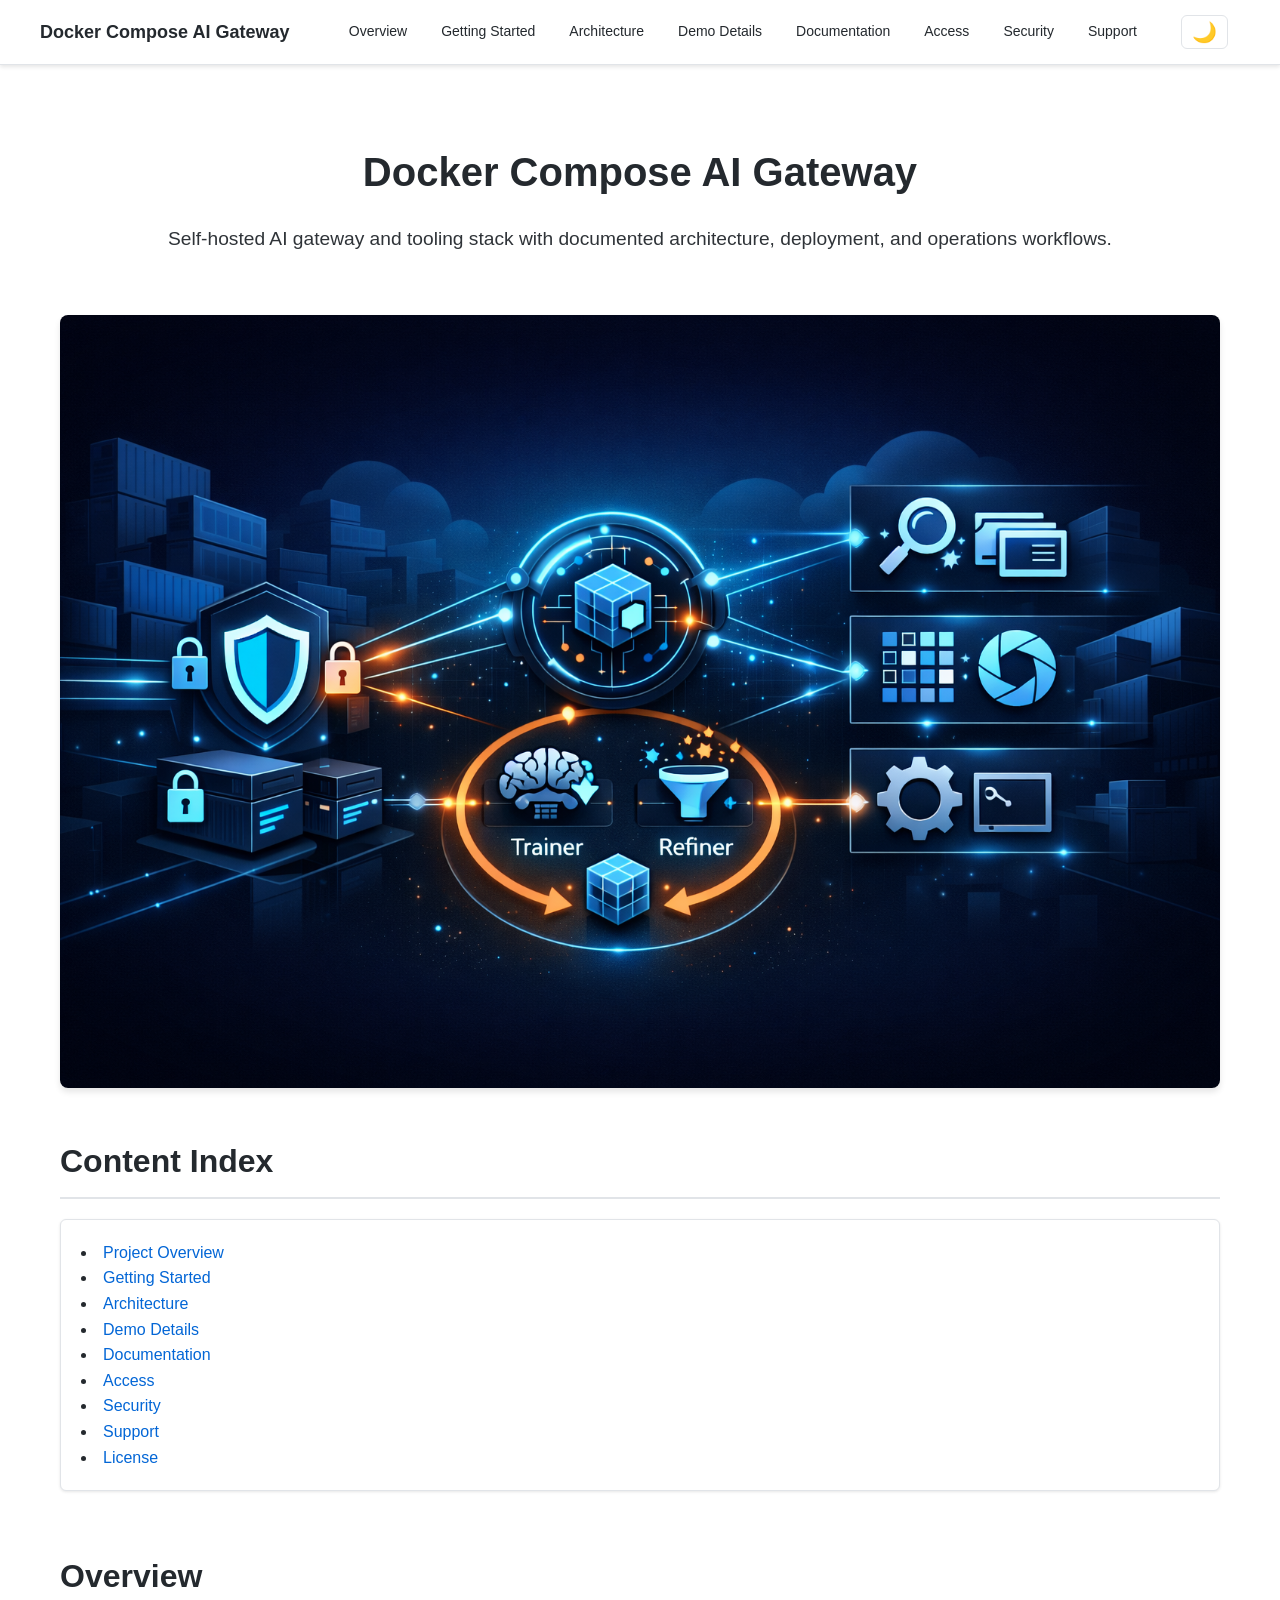
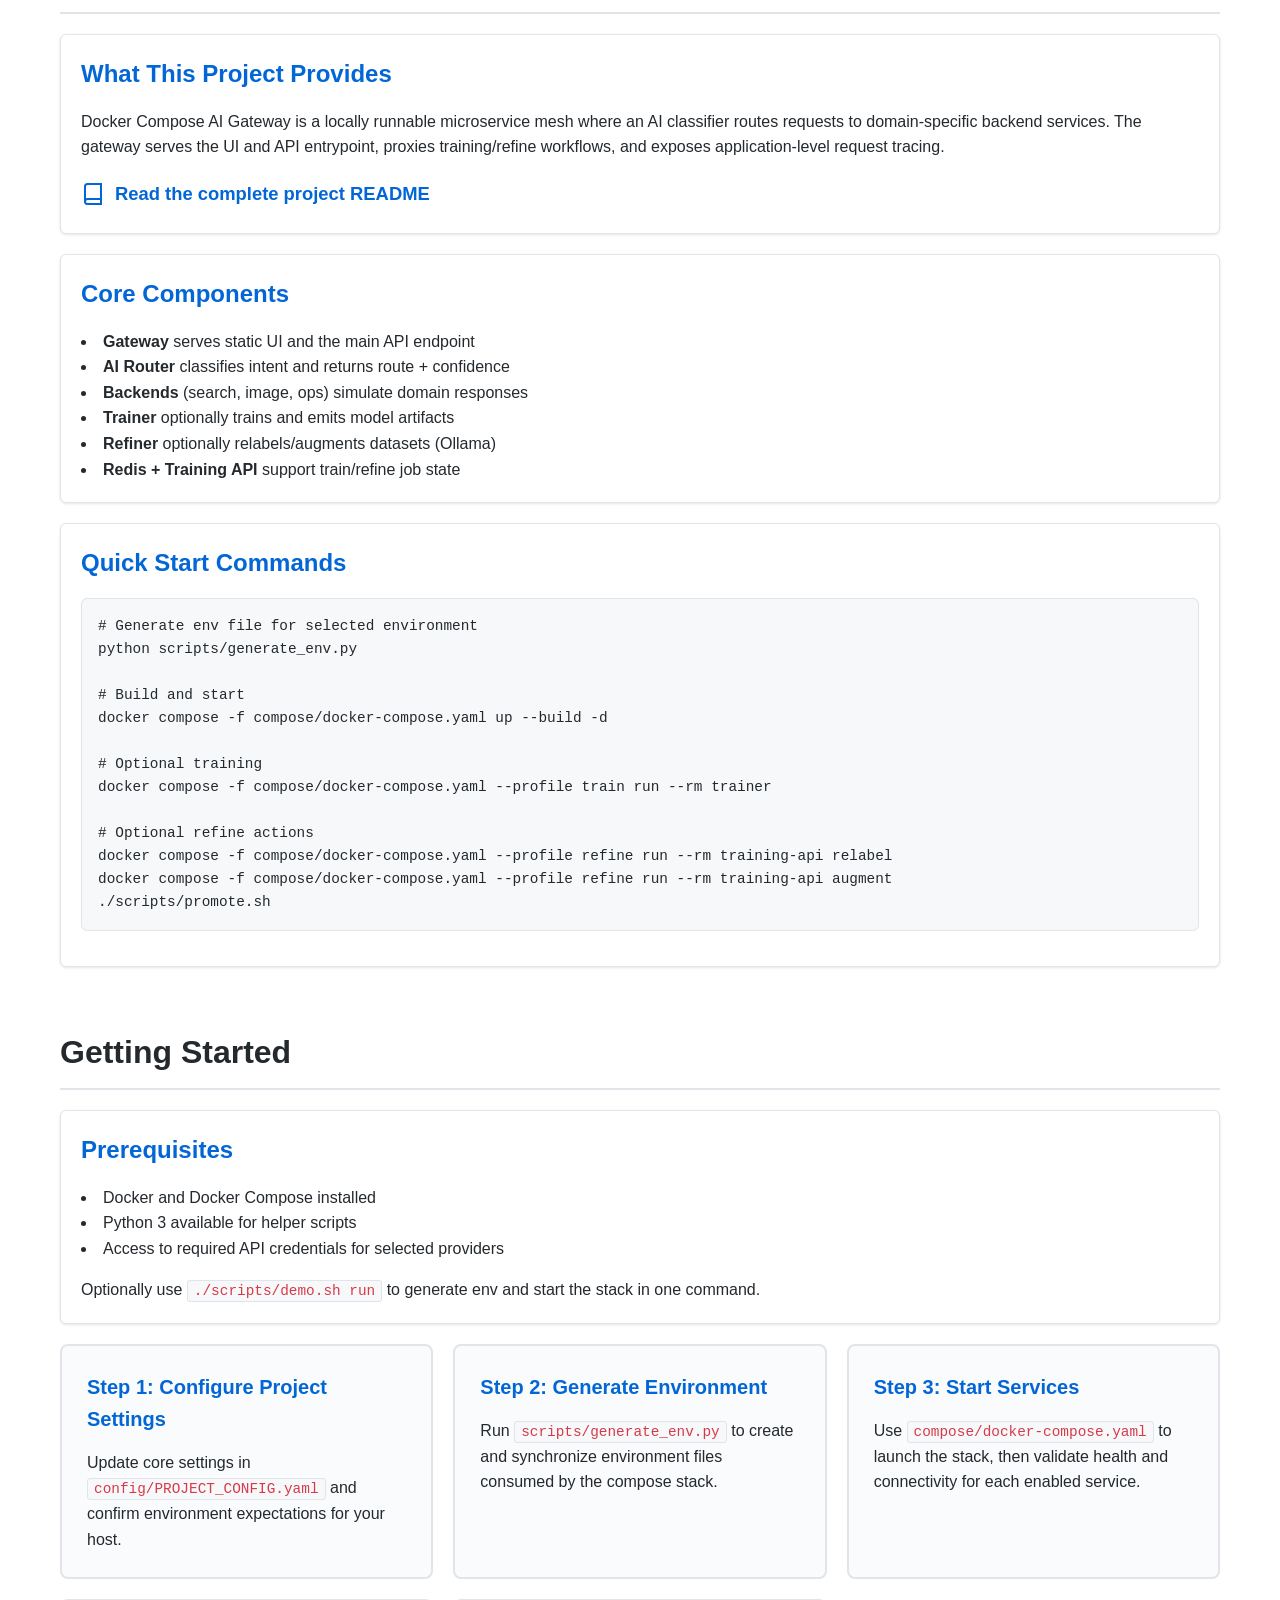
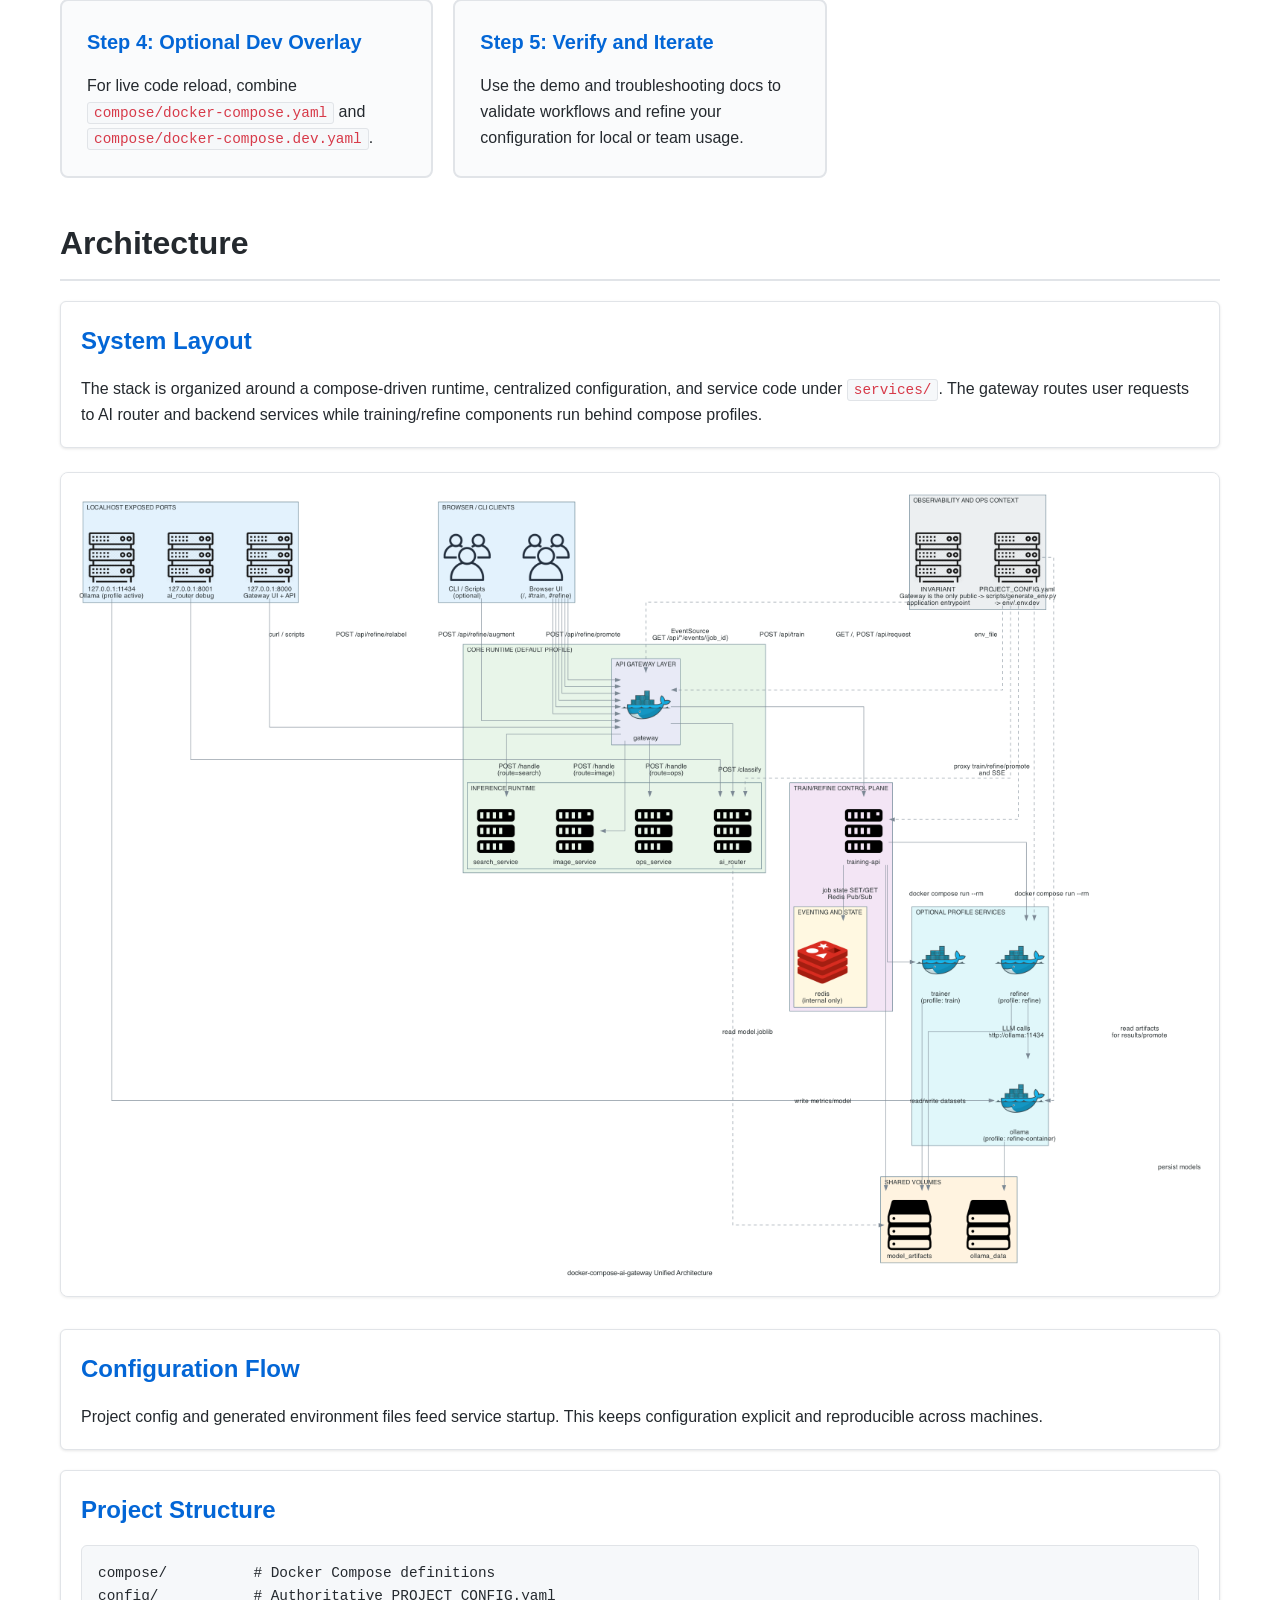
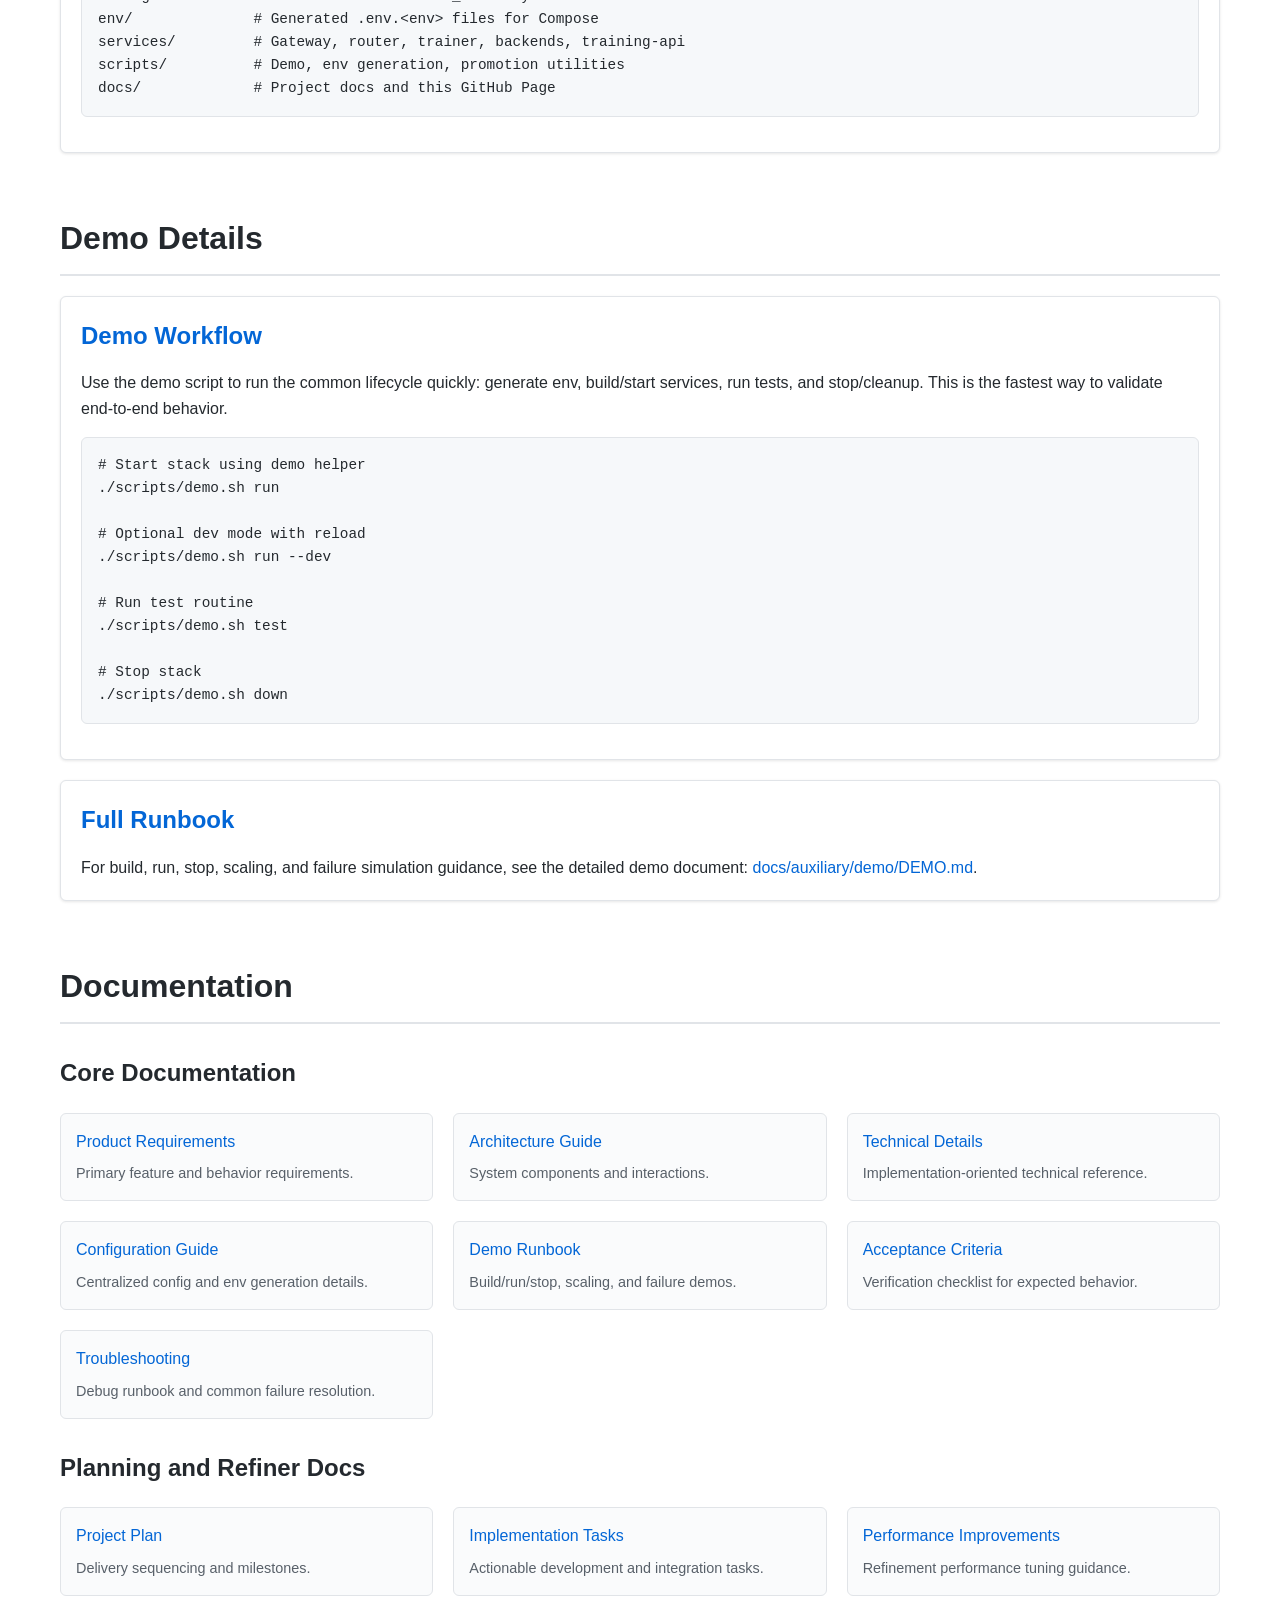
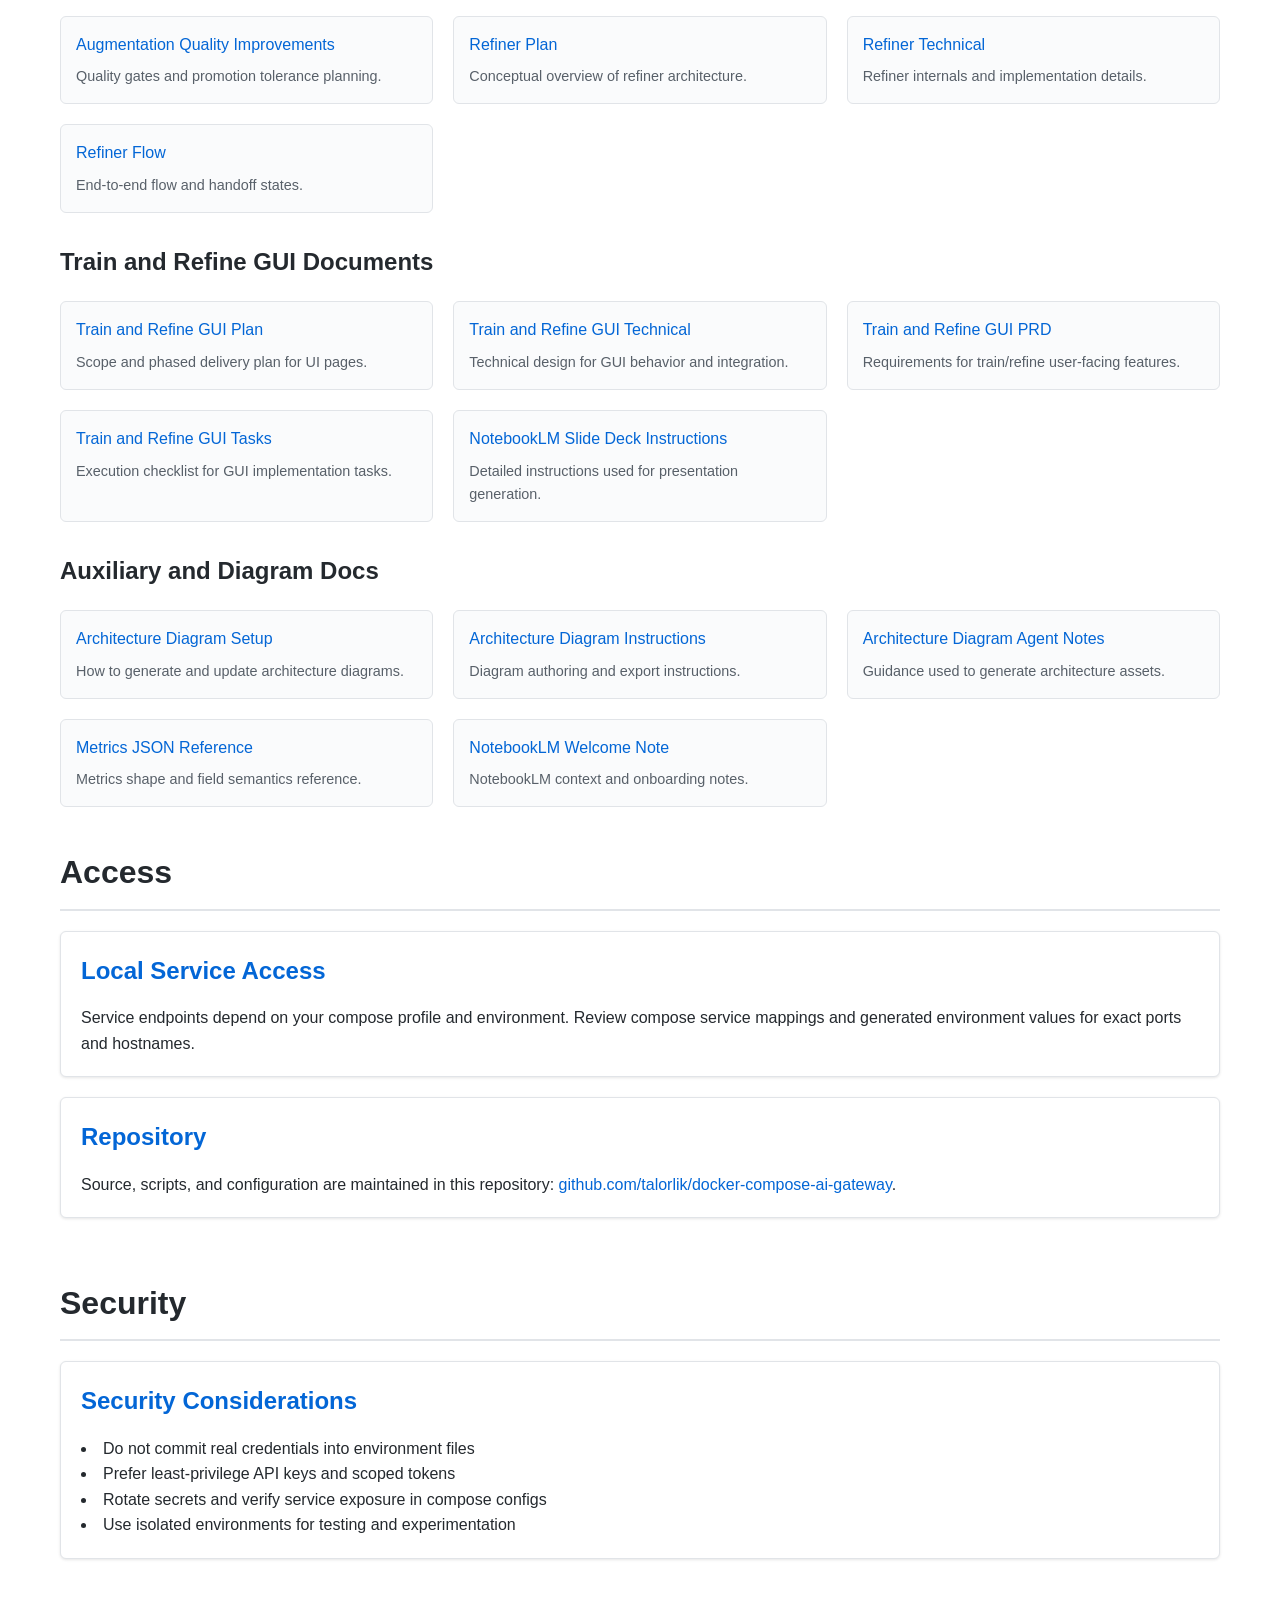
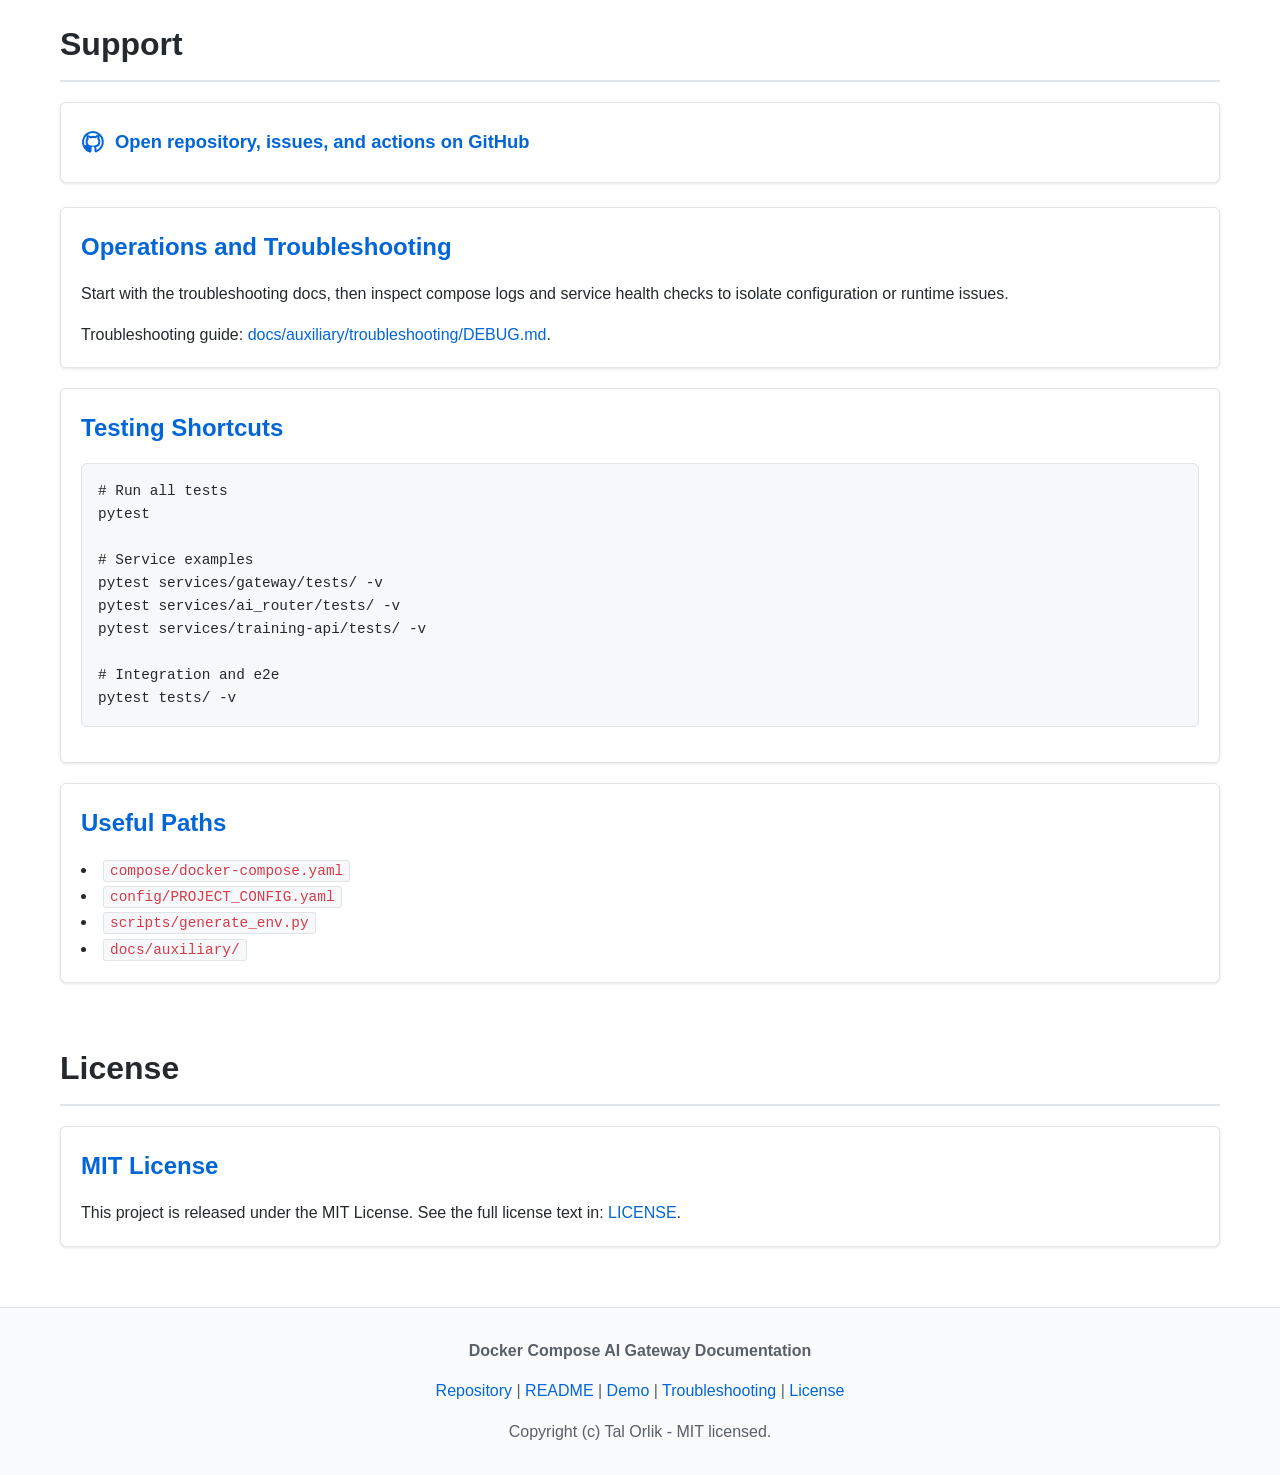
==== docs/index.html @ 4293f80a "Added GitHub Page. Added repomix. Added AI generated architecture diagrams." ====
<!DOCTYPE html>
<html lang="en">
<head>
    <meta charset="UTF-8">
    <meta name="viewport" content="width=device-width, initial-scale=1.0">
    <title>Docker Compose AI Gateway - Documentation</title>
    <meta name="description" content="Documentation for Docker Compose AI Gateway, including setup, architecture, configuration, and operations guidance.">
    <link rel="canonical" href="https://github.com/talorlik/docker-compose-ai-gateway/blob/main/docs/index.html">
    <meta property="og:type" content="website">
    <meta property="og:title" content="Docker Compose AI Gateway - Documentation">
    <meta property="og:description" content="Local AI microservice mesh with gateway routing, train/refine workflows, and project documentation.">
    <meta property="og:url" content="https://github.com/talorlik/docker-compose-ai-gateway/blob/main/docs/index.html">
    <meta property="og:image" content="https://github.com/talorlik/docker-compose-ai-gateway/raw/main/docs/header_banner.png">
    <meta property="og:locale" content="en">
    <meta name="twitter:card" content="summary_large_image">
    <meta name="twitter:title" content="Docker Compose AI Gateway - Documentation">
    <meta name="twitter:description" content="Local AI microservice mesh with gateway routing and train/refine operations.">
    <meta name="twitter:image" content="https://github.com/talorlik/docker-compose-ai-gateway/raw/main/docs/header_banner.png">
    <link rel="icon" type="image/x-icon" href="favicon.ico">
    <link id="theme-stylesheet" rel="stylesheet" href="light-theme.css">
</head>
<body>
    <a href="#main-content" class="skip-link">Skip to main content</a>

    <nav class="navbar">
        <div class="nav-container">
            <a href="#hero" class="nav-logo">Docker Compose AI Gateway</a>
            <button class="mobile-menu-toggle" id="mobileMenuToggle" aria-label="Toggle navigation menu">☰</button>
            <ul class="nav-menu" id="navMenu">
                <li><a href="#overview">Overview</a></li>
                <li><a href="#getting-started">Getting Started</a></li>
                <li><a href="#architecture">Architecture</a></li>
                <li><a href="#demo-details">Demo Details</a></li>
                <li><a href="#documentation">Documentation</a></li>
                <li><a href="#access">Access</a></li>
                <li><a href="#security">Security</a></li>
                <li><a href="#support">Support</a></li>
                <li>
                    <button id="themeToggle" class="theme-toggle" aria-label="Toggle theme" title="Toggle theme">
                        <span id="sunIcon" class="icon hidden">☀️</span>
                        <span id="moonIcon" class="icon">🌙</span>
                    </button>
                </li>
            </ul>
        </div>
    </nav>

    <main id="main-content">
        <section id="hero" class="hero">
            <div class="hero-content">
                <h1>Docker Compose AI Gateway</h1>
                <p>Self-hosted AI gateway and tooling stack with documented architecture, deployment, and operations workflows.</p>
                <img src="header_banner.png" alt="Docker Compose AI Gateway architecture banner" class="hero-banner">
            </div>
        </section>

        <section id="content-index">
            <h2>Content Index</h2>
            <div class="card">
                <ul>
                    <li><a href="#overview">Project Overview</a></li>
                    <li><a href="#getting-started">Getting Started</a></li>
                    <li><a href="#architecture">Architecture</a></li>
                    <li><a href="#demo-details">Demo Details</a></li>
                    <li><a href="#documentation">Documentation</a></li>
                    <li><a href="#access">Access</a></li>
                    <li><a href="#security">Security</a></li>
                    <li><a href="#support">Support</a></li>
                    <li><a href="#license">License</a></li>
                </ul>
            </div>
        </section>

        <section id="overview">
            <h2>Overview</h2>
            <div class="card">
                <h3>What This Project Provides</h3>
                <p>
                    Docker Compose AI Gateway is a locally runnable microservice mesh where
                    an AI classifier routes requests to domain-specific backend services.
                    The gateway serves the UI and API entrypoint, proxies training/refine
                    workflows, and exposes application-level request tracing.
                </p>
                <p class="ask-docs-inline">
                    <a href="https://github.com/talorlik/docker-compose-ai-gateway/blob/main/README.md" target="_blank" rel="noopener noreferrer" class="ask-docs-link">
                        <span class="ask-docs-icon" aria-hidden="true">
                            <svg viewBox="0 0 24 24" fill="none" stroke="currentColor" stroke-width="2">
                                <path d="M4 19.5A2.5 2.5 0 0 1 6.5 17H20"></path>
                                <path d="M6.5 2H20v20H6.5A2.5 2.5 0 0 1 4 19.5v-15A2.5 2.5 0 0 1 6.5 2z"></path>
                            </svg>
                        </span>
                        Read the complete project README
                    </a>
                </p>
            </div>

            <div class="card">
                <h3>Core Components</h3>
                <ul>
                    <li><strong>Gateway</strong> serves static UI and the main API endpoint</li>
                    <li><strong>AI Router</strong> classifies intent and returns route + confidence</li>
                    <li><strong>Backends</strong> (search, image, ops) simulate domain responses</li>
                    <li><strong>Trainer</strong> optionally trains and emits model artifacts</li>
                    <li><strong>Refiner</strong> optionally relabels/augments datasets (Ollama)</li>
                    <li><strong>Redis + Training API</strong> support train/refine job state</li>
                </ul>
            </div>

            <div class="card">
                <h3>Quick Start Commands</h3>
                <pre><code># Generate env file for selected environment
python scripts/generate_env.py

# Build and start
docker compose -f compose/docker-compose.yaml up --build -d

# Optional training
docker compose -f compose/docker-compose.yaml --profile train run --rm trainer

# Optional refine actions
docker compose -f compose/docker-compose.yaml --profile refine run --rm training-api relabel
docker compose -f compose/docker-compose.yaml --profile refine run --rm training-api augment
./scripts/promote.sh</code></pre>
            </div>
        </section>

        <section id="getting-started">
            <h2>Getting Started</h2>
            <div class="card">
                <h3>Prerequisites</h3>
                <ul>
                    <li>Docker and Docker Compose installed</li>
                    <li>Python 3 available for helper scripts</li>
                    <li>Access to required API credentials for selected providers</li>
                </ul>
                <p>
                    Optionally use <code>./scripts/demo.sh run</code> to generate env and
                    start the stack in one command.
                </p>
            </div>

            <div class="deployment-options">
                <div class="deployment-card">
                    <h4>Step 1: Configure Project Settings</h4>
                    <p>
                        Update core settings in <code>config/PROJECT_CONFIG.yaml</code>
                        and confirm environment expectations for your host.
                    </p>
                </div>
                <div class="deployment-card">
                    <h4>Step 2: Generate Environment</h4>
                    <p>
                        Run <code>scripts/generate_env.py</code> to create and synchronize
                        environment files consumed by the compose stack.
                    </p>
                </div>
                <div class="deployment-card">
                    <h4>Step 3: Start Services</h4>
                    <p>
                        Use <code>compose/docker-compose.yaml</code> to launch the stack,
                        then validate health and connectivity for each enabled service.
                    </p>
                </div>
                <div class="deployment-card">
                    <h4>Step 4: Optional Dev Overlay</h4>
                    <p>
                        For live code reload, combine
                        <code>compose/docker-compose.yaml</code> and
                        <code>compose/docker-compose.dev.yaml</code>.
                    </p>
                </div>
                <div class="deployment-card">
                    <h4>Step 5: Verify and Iterate</h4>
                    <p>
                        Use the demo and troubleshooting docs to validate workflows and
                        refine your configuration for local or team usage.
                    </p>
                </div>
            </div>
        </section>

        <section id="architecture">
            <h2>Architecture</h2>
            <div class="card">
                <h3>System Layout</h3>
                <p>
                    The stack is organized around a compose-driven runtime, centralized
                    configuration, and service code under <code>services/</code>. The
                    gateway routes user requests to AI router and backend services while
                    training/refine components run behind compose profiles.
                </p>
            </div>
            <figure class="architecture-diagram-wrapper" aria-label="Project architecture diagram">
                <img src="architecture-diagrams/diagrams/docker_compose_ai_gateway_unified.png" alt="Project architecture diagram" class="architecture-diagram">
            </figure>
            <div class="card">
                <h3>Configuration Flow</h3>
                <p>
                    Project config and generated environment files feed service startup.
                    This keeps configuration explicit and reproducible across machines.
                </p>
            </div>
            <div class="card">
                <h3>Project Structure</h3>
                <pre><code>compose/          # Docker Compose definitions
config/           # Authoritative PROJECT_CONFIG.yaml
env/              # Generated .env.&lt;env&gt; files for Compose
services/         # Gateway, router, trainer, backends, training-api
scripts/          # Demo, env generation, promotion utilities
docs/             # Project docs and this GitHub Page</code></pre>
            </div>
        </section>

        <section id="demo-details">
            <h2>Demo Details</h2>
            <div class="card">
                <h3>Demo Workflow</h3>
                <p>
                    Use the demo script to run the common lifecycle quickly:
                    generate env, build/start services, run tests, and stop/cleanup.
                    This is the fastest way to validate end-to-end behavior.
                </p>
                <pre><code># Start stack using demo helper
./scripts/demo.sh run

# Optional dev mode with reload
./scripts/demo.sh run --dev

# Run test routine
./scripts/demo.sh test

# Stop stack
./scripts/demo.sh down</code></pre>
            </div>
            <div class="card">
                <h3>Full Runbook</h3>
                <p>
                    For build, run, stop, scaling, and failure simulation guidance,
                    see the detailed demo document:
                    <a href="https://github.com/talorlik/docker-compose-ai-gateway/blob/main/docs/auxiliary/demo/DEMO.md">docs/auxiliary/demo/DEMO.md</a>.
                </p>
            </div>
        </section>

        <section id="documentation">
            <h2>Documentation</h2>
            <h3>Core Documentation</h3>
            <div class="doc-grid">
                <div class="doc-item">
                    <a href="https://github.com/talorlik/docker-compose-ai-gateway/blob/main/docs/auxiliary/requirements/PRD.md">Product Requirements</a>
                    <p>Primary feature and behavior requirements.</p>
                </div>
                <div class="doc-item">
                    <a href="https://github.com/talorlik/docker-compose-ai-gateway/blob/main/docs/auxiliary/architecture/ARCHITECTURE.md">Architecture Guide</a>
                    <p>System components and interactions.</p>
                </div>
                <div class="doc-item">
                    <a href="https://github.com/talorlik/docker-compose-ai-gateway/blob/main/docs/auxiliary/architecture/TECHNICAL.md">Technical Details</a>
                    <p>Implementation-oriented technical reference.</p>
                </div>
                <div class="doc-item">
                    <a href="https://github.com/talorlik/docker-compose-ai-gateway/blob/main/docs/auxiliary/architecture/CONFIGURATION.md">Configuration Guide</a>
                    <p>Centralized config and env generation details.</p>
                </div>
                <div class="doc-item">
                    <a href="https://github.com/talorlik/docker-compose-ai-gateway/blob/main/docs/auxiliary/demo/DEMO.md">Demo Runbook</a>
                    <p>Build/run/stop, scaling, and failure demos.</p>
                </div>
                <div class="doc-item">
                    <a href="https://github.com/talorlik/docker-compose-ai-gateway/blob/main/docs/auxiliary/requirements/ACCEPTANCE.md">Acceptance Criteria</a>
                    <p>Verification checklist for expected behavior.</p>
                </div>
                <div class="doc-item">
                    <a href="https://github.com/talorlik/docker-compose-ai-gateway/blob/main/docs/auxiliary/troubleshooting/DEBUG.md">Troubleshooting</a>
                    <p>Debug runbook and common failure resolution.</p>
                </div>
            </div>

            <h3>Planning and Refiner Docs</h3>
            <div class="doc-grid">
                <div class="doc-item">
                    <a href="https://github.com/talorlik/docker-compose-ai-gateway/blob/main/docs/auxiliary/planning/PROJECT_PLAN.md">Project Plan</a>
                    <p>Delivery sequencing and milestones.</p>
                </div>
                <div class="doc-item">
                    <a href="https://github.com/talorlik/docker-compose-ai-gateway/blob/main/docs/auxiliary/planning/TASKS.md">Implementation Tasks</a>
                    <p>Actionable development and integration tasks.</p>
                </div>
                <div class="doc-item">
                    <a href="https://github.com/talorlik/docker-compose-ai-gateway/blob/main/docs/auxiliary/planning/PERFORMANCE_IMPROVEMENTS.md">Performance Improvements</a>
                    <p>Refinement performance tuning guidance.</p>
                </div>
                <div class="doc-item">
                    <a href="https://github.com/talorlik/docker-compose-ai-gateway/blob/main/docs/auxiliary/planning/AUGMENTATION_QUALITY_IMPROVEMENTS.md">Augmentation Quality Improvements</a>
                    <p>Quality gates and promotion tolerance planning.</p>
                </div>
                <div class="doc-item">
                    <a href="https://github.com/talorlik/docker-compose-ai-gateway/blob/main/docs/auxiliary/refiner/REFINER_PLAN.md">Refiner Plan</a>
                    <p>Conceptual overview of refiner architecture.</p>
                </div>
                <div class="doc-item">
                    <a href="https://github.com/talorlik/docker-compose-ai-gateway/blob/main/docs/auxiliary/refiner/REFINER_TECHNICAL.md">Refiner Technical</a>
                    <p>Refiner internals and implementation details.</p>
                </div>
                <div class="doc-item">
                    <a href="https://github.com/talorlik/docker-compose-ai-gateway/blob/main/docs/auxiliary/refiner/REFINER_FLOW.md">Refiner Flow</a>
                    <p>End-to-end flow and handoff states.</p>
                </div>
            </div>

            <h3>Train and Refine GUI Documents</h3>
            <div class="doc-grid">
                <div class="doc-item">
                    <a href="https://github.com/talorlik/docker-compose-ai-gateway/blob/main/docs/auxiliary/planning/TRAIN_AND_REFINE_GUI_PAGES_PLAN.md">Train and Refine GUI Plan</a>
                    <p>Scope and phased delivery plan for UI pages.</p>
                </div>
                <div class="doc-item">
                    <a href="https://github.com/talorlik/docker-compose-ai-gateway/blob/main/docs/auxiliary/architecture/TRAIN_AND_REFINE_GUI_PAGES_TECH.md">Train and Refine GUI Technical</a>
                    <p>Technical design for GUI behavior and integration.</p>
                </div>
                <div class="doc-item">
                    <a href="https://github.com/talorlik/docker-compose-ai-gateway/blob/main/docs/auxiliary/requirements/TRAIN_AND_REFINE_GUI_PAGES_PRD.md">Train and Refine GUI PRD</a>
                    <p>Requirements for train/refine user-facing features.</p>
                </div>
                <div class="doc-item">
                    <a href="https://github.com/talorlik/docker-compose-ai-gateway/blob/main/docs/auxiliary/planning/TRAIN_AND_REFINE_GUI_PAGES_TASKS.md">Train and Refine GUI Tasks</a>
                    <p>Execution checklist for GUI implementation tasks.</p>
                </div>
                <div class="doc-item">
                    <a href="https://github.com/talorlik/docker-compose-ai-gateway/blob/main/docs/NotebookLM/SLIDE_DECK_DETAILED_INSTRUCTIONS.md">NotebookLM Slide Deck Instructions</a>
                    <p>Detailed instructions used for presentation generation.</p>
                </div>
            </div>

            <h3>Auxiliary and Diagram Docs</h3>
            <div class="doc-grid">
                <div class="doc-item">
                    <a href="https://github.com/talorlik/docker-compose-ai-gateway/blob/main/docs/architecture-diagrams/SETUP.md">Architecture Diagram Setup</a>
                    <p>How to generate and update architecture diagrams.</p>
                </div>
                <div class="doc-item">
                    <a href="https://github.com/talorlik/docker-compose-ai-gateway/blob/main/docs/architecture-diagrams/INSTRUCTIONS.md">Architecture Diagram Instructions</a>
                    <p>Diagram authoring and export instructions.</p>
                </div>
                <div class="doc-item">
                    <a href="https://github.com/talorlik/docker-compose-ai-gateway/blob/main/docs/architecture-diagrams/AGENT.md">Architecture Diagram Agent Notes</a>
                    <p>Guidance used to generate architecture assets.</p>
                </div>
                <div class="doc-item">
                    <a href="https://github.com/talorlik/docker-compose-ai-gateway/blob/main/docs/auxiliary/reference/METRICS_JSON.md">Metrics JSON Reference</a>
                    <p>Metrics shape and field semantics reference.</p>
                </div>
                <div class="doc-item">
                    <a href="https://github.com/talorlik/docker-compose-ai-gateway/blob/main/docs/NotebookLM/WELCOME_NOTE.md">NotebookLM Welcome Note</a>
                    <p>NotebookLM context and onboarding notes.</p>
                </div>
            </div>
        </section>

        <section id="access">
            <h2>Access</h2>
            <div class="card">
                <h3>Local Service Access</h3>
                <p>
                    Service endpoints depend on your compose profile and environment.
                    Review compose service mappings and generated environment values for
                    exact ports and hostnames.
                </p>
            </div>
            <div class="card">
                <h3>Repository</h3>
                <p>
                    Source, scripts, and configuration are maintained in this repository:
                    <a href="https://github.com/talorlik/docker-compose-ai-gateway" target="_blank" rel="noopener noreferrer" aria-label="Open GitHub repository">github.com/talorlik/docker-compose-ai-gateway</a>.
                </p>
            </div>
        </section>

        <section id="security">
            <h2>Security</h2>
            <div class="card">
                <h3>Security Considerations</h3>
                <ul>
                    <li>Do not commit real credentials into environment files</li>
                    <li>Prefer least-privilege API keys and scoped tokens</li>
                    <li>Rotate secrets and verify service exposure in compose configs</li>
                    <li>Use isolated environments for testing and experimentation</li>
                </ul>
            </div>
        </section>

        <section id="support">
            <h2>Support</h2>
            <div class="card ask-docs-card">
                <a href="https://github.com/talorlik/docker-compose-ai-gateway" target="_blank" rel="noopener noreferrer" class="ask-docs-link">
                    <span class="ask-docs-icon" aria-hidden="true">
                        <svg viewBox="0 0 24 24" fill="none" stroke="currentColor" stroke-width="2">
                            <path d="M12 2a10 10 0 0 0-3.16 19.5c.5.09.68-.22.68-.48v-1.7c-2.78.6-3.37-1.2-3.37-1.2-.45-1.14-1.1-1.44-1.1-1.44-.9-.62.07-.61.07-.61 1 .07 1.53 1.03 1.53 1.03.88 1.51 2.3 1.08 2.86.83.09-.65.34-1.09.62-1.34-2.22-.25-4.56-1.11-4.56-4.95 0-1.09.39-1.98 1.03-2.68-.1-.25-.45-1.27.1-2.65 0 0 .84-.27 2.75 1.02A9.54 9.54 0 0 1 12 6.84a9.5 9.5 0 0 1 2.5.34c1.9-1.29 2.74-1.02 2.74-1.02.56 1.38.21 2.4.11 2.65.64.7 1.03 1.6 1.03 2.68 0 3.85-2.34 4.69-4.57 4.94.35.3.66.9.66 1.82v2.7c0 .27.18.58.69.48A10 10 0 0 0 12 2z"></path>
                        </svg>
                    </span>
                    Open repository, issues, and actions on GitHub
                </a>
            </div>
            <div class="card">
                <h3>Operations and Troubleshooting</h3>
                <p>
                    Start with the troubleshooting docs, then inspect compose logs and
                    service health checks to isolate configuration or runtime issues.
                </p>
                <p>
                    Troubleshooting guide:
                    <a href="https://github.com/talorlik/docker-compose-ai-gateway/blob/main/docs/auxiliary/troubleshooting/DEBUG.md">docs/auxiliary/troubleshooting/DEBUG.md</a>.
                </p>
            </div>
            <div class="card">
                <h3>Testing Shortcuts</h3>
                <pre><code># Run all tests
pytest

# Service examples
pytest services/gateway/tests/ -v
pytest services/ai_router/tests/ -v
pytest services/training-api/tests/ -v

# Integration and e2e
pytest tests/ -v</code></pre>
            </div>
            <div class="card">
                <h3>Useful Paths</h3>
                <ul>
                    <li><code>compose/docker-compose.yaml</code></li>
                    <li><code>config/PROJECT_CONFIG.yaml</code></li>
                    <li><code>scripts/generate_env.py</code></li>
                    <li><code>docs/auxiliary/</code></li>
                </ul>
            </div>
        </section>

        <section id="license">
            <h2>License</h2>
            <div class="card">
                <h3>MIT License</h3>
                <p>
                    This project is released under the MIT License. See the full license
                    text in:
                    <a href="https://github.com/talorlik/docker-compose-ai-gateway/blob/main/LICENSE">LICENSE</a>.
                </p>
            </div>
        </section>
    </main>

    <footer>
        <p><strong>Docker Compose AI Gateway Documentation</strong></p>
        <p>
            <a href="https://github.com/talorlik/docker-compose-ai-gateway" target="_blank" rel="noopener noreferrer">Repository</a>
            |
            <a href="https://github.com/talorlik/docker-compose-ai-gateway/blob/main/README.md" target="_blank" rel="noopener noreferrer">README</a>
            |
            <a href="https://github.com/talorlik/docker-compose-ai-gateway/blob/main/docs/auxiliary/demo/DEMO.md" target="_blank" rel="noopener noreferrer">Demo</a>
            |
            <a href="https://github.com/talorlik/docker-compose-ai-gateway/blob/main/docs/auxiliary/troubleshooting/DEBUG.md" target="_blank" rel="noopener noreferrer">Troubleshooting</a>
            |
            <a href="https://github.com/talorlik/docker-compose-ai-gateway/blob/main/LICENSE" target="_blank" rel="noopener noreferrer">License</a>
        </p>
        <p>Copyright (c) Tal Orlik - MIT licensed.</p>
    </footer>

    <button id="scrollToTopButton" class="scroll-to-top" aria-label="Scroll to top" title="Scroll to top">
        <svg viewBox="0 0 24 24" fill="none" stroke="currentColor" stroke-width="2" aria-hidden="true">
            <path d="M18 15l-6-6-6 6"></path>
        </svg>
    </button>

    <script src="main.js"></script>
</body>
</html>
---- docs/light-theme.css ----
* {
    margin: 0;
    padding: 0;
    box-sizing: border-box;
}

:root {
    --primary-color: #0366d6;
    --primary-hover: #0256c2;
    --bg-color: #ffffff;
    --text-color: #24292e;
    --border-color: #e1e4e8;
    --code-bg: #f6f8fa;
    --nav-bg: #ffffff;
    --nav-shadow: rgba(0, 0, 0, 0.1);
    --section-bg: #fafbfc;
    --table-row-alt: #f6f8fa;
    --link-color: #0366d6;
}

body {
    font-family: -apple-system, BlinkMacSystemFont, "Segoe UI", Helvetica, Arial, sans-serif;
    line-height: 1.6;
    color: var(--text-color);
    background-color: var(--bg-color);
    padding-top: 80px; /* Account for sticky nav */
}

/* Skip to main content (accessibility) */
.skip-link {
    position: absolute;
    left: -9999px;
    z-index: 9999;
    padding: 0.75rem 1rem;
    background: var(--primary-color);
    color: #fff;
    text-decoration: none;
    font-weight: 600;
}
.skip-link:focus {
    left: 0;
    top: 0;
    position: fixed;
}

/* Sticky Navigation */
.navbar {
    position: fixed;
    top: 0;
    left: 0;
    right: 0;
    background-color: var(--nav-bg);
    border-bottom: 1px solid var(--border-color);
    box-shadow: 0 2px 4px var(--nav-shadow);
    z-index: 1000;
    padding: 5px 20px;
}

.nav-container {
    max-width: 1200px;
    margin: 0 auto;
    padding: 0;
    display: flex;
    justify-content: space-between;
    align-items: center;
}

.nav-logo {
    display: flex;
    align-items: center;
    font-size: 18px;
    font-weight: 600;
    color: var(--text-color);
    text-decoration: none;
    padding: 0;
    margin-right: 20px;
    white-space: nowrap;
}

.nav-menu {
    display: flex;
    list-style: none;
    gap: 10px;
    align-items: center;
    padding: 0;
}

.nav-menu li {
    display: flex;
    align-items: center;
    padding: 10px 12px;
}

.nav-menu a {
    display: flex;
    align-items: center;
    color: var(--text-color);
    text-decoration: none;
    font-size: 14px;
    transition: color 0.2s;
    border-bottom: 2px solid transparent;
    white-space: nowrap;
}

.nav-menu a:hover {
    color: var(--primary-color);
    border-bottom-color: var(--primary-color);
}

.nav-menu a.active {
    color: var(--primary-color);
    border-bottom-color: var(--primary-color);
}

.mobile-menu-toggle {
    display: none;
    background: none;
    border: none;
    font-size: 24px;
    cursor: pointer;
    padding: 10px;
    color: var(--text-color);
}

/* Theme Toggle Button */
.theme-toggle {
    background: none;
    border: 1px solid var(--border-color);
    border-radius: 6px;
    color: var(--text-color);
    cursor: pointer;
    font-size: 20px;
    padding: 4px 10px;
    margin-left: 10px;
    transition: all 0.2s;
    display: flex;
    align-items: center;
    justify-content: center;
}

.theme-toggle:hover {
    background-color: var(--section-bg);
    border-color: var(--primary-color);
    color: var(--primary-color);
}

.theme-toggle:focus {
    outline: 2px solid var(--primary-color);
    outline-offset: 2px;
}

.theme-toggle .icon {
    display: inline-block;
    transition: transform 0.3s;
}

.theme-toggle .icon.hidden {
    display: none;
}

/* Hero Section */
.hero {
    color: var(--text-color);
    padding: 60px 20px 0 20px;
    text-align: center;
}

.hero h1 {
    font-size: 2.5em;
    margin-bottom: 20px;
    font-weight: 600;
    color: var(--text-color);
}

/* Ensure all headings are properly sized */
h1 {
    font-size: 2.5em;
    font-weight: 600;
}

h2 {
    font-size: 2em;
    font-weight: 600;
}

h3 {
    font-size: 1.5em;
    font-weight: 600;
}

h4 {
    font-size: 1.25em;
    font-weight: 600;
}

h5 {
    font-size: 1.1em;
    font-weight: 600;
}

.hero p {
    font-size: 1.2em;
    margin-bottom: 30px;
    opacity: 0.95;
    color: var(--text-color);
}

.hero-content {
    max-width: 1200px;
    margin: 0 auto;
}

.hero-banner {
    max-width: 100%;
    height: auto;
    margin-top: 30px;
    border-radius: 8px;
    box-shadow: 0 4px 6px rgba(0, 0, 0, 0.1);
}

/* Architecture diagram (responsive, theme-aware) */
.architecture-diagram-wrapper {
    margin: 1.5rem 0 2rem 0;
    padding: 0;
    border-radius: 8px;
    overflow: hidden;
    border: 1px solid var(--border-color);
    background: var(--section-bg);
    box-shadow: 0 1px 3px rgba(0, 0, 0, 0.08);
}

.architecture-diagram {
    display: block;
    max-width: 100%;
    height: auto;
    width: 100%;
    object-fit: contain;
    vertical-align: middle;
}

/* Sections */
section {
    max-width: 1200px;
    margin: 0 auto;
    padding: 40px 20px 0 20px;
    scroll-margin-top: 100px; /* Account for sticky nav */
}

section:last-child {
    padding-bottom: 40px;
}

section h2 {
    font-size: 2em;
    font-weight: 600;
    margin-bottom: 20px;
    padding-bottom: 10px;
    border-bottom: 2px solid var(--border-color);
    color: var(--text-color);
}

section h3 {
    font-size: 1.5em;
    font-weight: 600;
    margin-top: 30px;
    margin-bottom: 15px;
    color: var(--text-color);
}

section h4 {
    font-size: 1.25em;
    font-weight: 600;
    margin-top: 20px;
    margin-bottom: 10px;
    color: var(--text-color);
}

section h5 {
    font-size: 1.1em;
    font-weight: 600;
    margin-top: 15px;
    margin-bottom: 8px;
    color: var(--text-color);
}

/* Cards */
.card {
    background: var(--bg-color);
    border: 1px solid var(--border-color);
    border-radius: 6px;
    padding: 20px;
    margin-bottom: 20px;
    box-shadow: 0 1px 3px rgba(0, 0, 0, 0.1);
}

.card h3 {
    margin-top: 0;
    color: var(--primary-color);
}

.card h4 {
    margin-top: 0;
    color: var(--primary-color);
}

.ask-docs-card {
    margin-bottom: 24px;
}

.ask-docs-inline {
    margin-top: 0.75em;
    margin-bottom: 0;
}

.ask-docs-link {
    display: inline-flex;
    align-items: center;
    gap: 10px;
    font-size: 1.15em;
    font-weight: 600;
    padding: 4px 0;
}

.ask-docs-link:hover {
    text-decoration: none;
    color: var(--primary-hover);
}

.ask-docs-icon {
    display: inline-flex;
    flex-shrink: 0;
}

.ask-docs-icon svg {
    width: 24px;
    height: 24px;
    color: var(--primary-color);
}

.ask-docs-link:hover .ask-docs-icon svg {
    color: var(--primary-hover);
}

/* Lists */
ul, ol {
    list-style-position: inside;
}

ul ul, ol ul {
    padding-left: 20px;
}

li p {
    padding-left: 20px;
    margin-top: 15px;
}

/* Links */
a {
    color: var(--link-color);
    text-decoration: none;
}

a:hover {
    text-decoration: underline;
}

/* Paragraphs */
p {
    margin-bottom: 15px;
}

#architecture p {
    margin-top: 15px;
}

#architecture p:first-child {
    margin-top: 0;
}

p:last-child {
    margin-bottom: 0;
}

.deployment-card p:last-child {
    margin-top: 15px;
}

#security p:last-child, #getting-started p:last-child {
    margin-top: 15px;
}

/* Code blocks */
code {
    background-color: var(--code-bg);
    padding: 2px 6px;
    border-radius: 3px;
    font-family: "SFMono-Regular", Consolas, "Liberation Mono", Menlo, monospace;
    font-size: 0.9em;
    color: #d73a49;
    border: 1px solid var(--border-color);
    font-weight: 500;
}

pre {
    background-color: var(--code-bg);
    padding: 16px;
    border-radius: 6px;
    overflow-x: auto;
    margin-bottom: 15px;
    border: 1px solid var(--border-color);
}

pre code {
    background: none;
    padding: 0;
    border: none;
    color: var(--text-color);
    font-weight: normal;
}

/* Tables */
table {
    width: 100%;
    border-collapse: collapse;
    margin-bottom: 20px;
}

table th, table td {
    padding: 12px;
    text-align: left;
    border: 1px solid var(--border-color);
}

table th {
    background-color: var(--primary-color);
    color: white;
    font-weight: 600;
}

table tbody tr:nth-child(even) {
    background-color: var(--table-row-alt);
}

/* Account split table (prerequisites) */
.account-split-table {
    margin: 0.5em 0;
}

.account-split-table th,
.account-split-table td {
    padding: 4px 8px;
}

.card-note {
    margin: 0.5em 0;
}

/* Deployment Options */
.deployment-options {
    display: grid;
    grid-template-columns: repeat(auto-fit, minmax(300px, 1fr));
    gap: 20px;
    margin-top: 20px;
}

.deployment-card {
    background: var(--section-bg);
    border: 2px solid var(--border-color);
    border-radius: 8px;
    padding: 25px;
}

.deployment-card h4 {
    margin-top: 0;
    color: var(--primary-color);
}

.deployment-card p {
    margin-top: 15px;
}

/* Documentation Grid */
.doc-grid {
    display: grid;
    grid-template-columns: repeat(auto-fill, minmax(280px, 1fr));
    gap: 20px;
    margin-top: 20px;
}

.doc-item {
    background: var(--section-bg);
    border: 1px solid var(--border-color);
    border-radius: 6px;
    padding: 15px;
    transition: transform 0.2s, box-shadow 0.2s;
}

.doc-item:hover {
    transform: translateY(-2px);
    box-shadow: 0 4px 8px rgba(0, 0, 0, 0.1);
}

.doc-item a {
    font-weight: 500;
    display: block;
    margin-bottom: 8px;
}

.doc-item p {
    font-size: 0.9em;
    color: #586069;
    margin: 0;
}

/* Badge */
.badge {
    display: inline-block;
    padding: 4px 8px;
    background-color: var(--primary-color);
    color: white;
    border-radius: 3px;
    font-size: 0.8em;
    font-weight: 600;
    margin-left: 8px;
}

/* Footer */
footer {
    background-color: var(--section-bg);
    border-top: 1px solid var(--border-color);
    padding: 30px 20px;
    text-align: center;
    color: #586069;
}

/* Responsive */
@media (max-width: 768px) {
    .mobile-menu-toggle {
        display: block;
    }

    .nav-menu {
        position: fixed;
        left: -100%;
        top: 60px;
        flex-direction: column;
        background-color: var(--nav-bg);
        width: 100%;
        text-align: center;
        transition: 0.3s;
        box-shadow: 0 10px 27px rgba(0, 0, 0, 0.05);
        padding: 20px 0;
        border-bottom: 1px solid var(--border-color);
    }

    .nav-menu.active {
        left: 0;
    }

    .nav-menu li {
        width: 100%;
    }

    .nav-menu a {
        padding: 15px;
        border-bottom: none;
        border-left: 3px solid transparent;
    }

            .nav-menu a:hover,
            .nav-menu a.active {
                border-left-color: var(--primary-color);
                border-bottom-color: transparent;
            }

            .theme-toggle {
                margin-left: 0;
                margin-top: 10px;
            }

            .hero h1 {
                font-size: 2em;
            }

    .hero p {
        font-size: 1em;
    }

    .deployment-options {
        grid-template-columns: 1fr;
    }

    .doc-grid {
        grid-template-columns: 1fr;
    }

    section h2 {
        font-size: 1.5em;
    }

    section h3 {
        font-size: 1.3em;
    }

    section h4 {
        font-size: 1.15em;
    }

    section h5 {
        font-size: 1.05em;
    }
}

/* Smooth scroll */
html {
    scroll-behavior: smooth;
}

/* Scroll to Top Button */
.scroll-to-top {
    position: fixed;
    bottom: 30px;
    right: 30px;
    width: 50px;
    height: 50px;
    border-radius: 50%;
    background-color: rgba(3, 102, 214, 0.15);
    backdrop-filter: blur(8px);
    -webkit-backdrop-filter: blur(8px);
    border: 2px solid rgba(3, 102, 214, 0.3);
    color: var(--primary-color);
    cursor: pointer;
    display: flex;
    align-items: center;
    justify-content: center;
    z-index: 999;
    opacity: 0;
    visibility: hidden;
    pointer-events: none;
    transition: opacity 0.3s ease, visibility 0.3s ease, transform 0.3s ease, background-color 0.3s ease, border-color 0.3s ease;
    box-shadow: 0 4px 12px rgba(0, 0, 0, 0.1);
}

.scroll-to-top.visible {
    opacity: 1;
    visibility: visible;
    pointer-events: auto;
}

.scroll-to-top:hover {
    background-color: rgba(3, 102, 214, 0.25);
    border-color: rgba(3, 102, 214, 0.5);
    transform: translateY(-3px);
    box-shadow: 0 6px 16px rgba(0, 0, 0, 0.15);
}

.scroll-to-top:active {
    transform: translateY(-1px);
}

.scroll-to-top svg {
    width: 24px;
    height: 24px;
}

@media (max-width: 768px) {
    .scroll-to-top {
        bottom: 20px;
        right: 20px;
        width: 45px;
        height: 45px;
    }
    .scroll-to-top svg {
        width: 20px;
        height: 20px;
    }
}
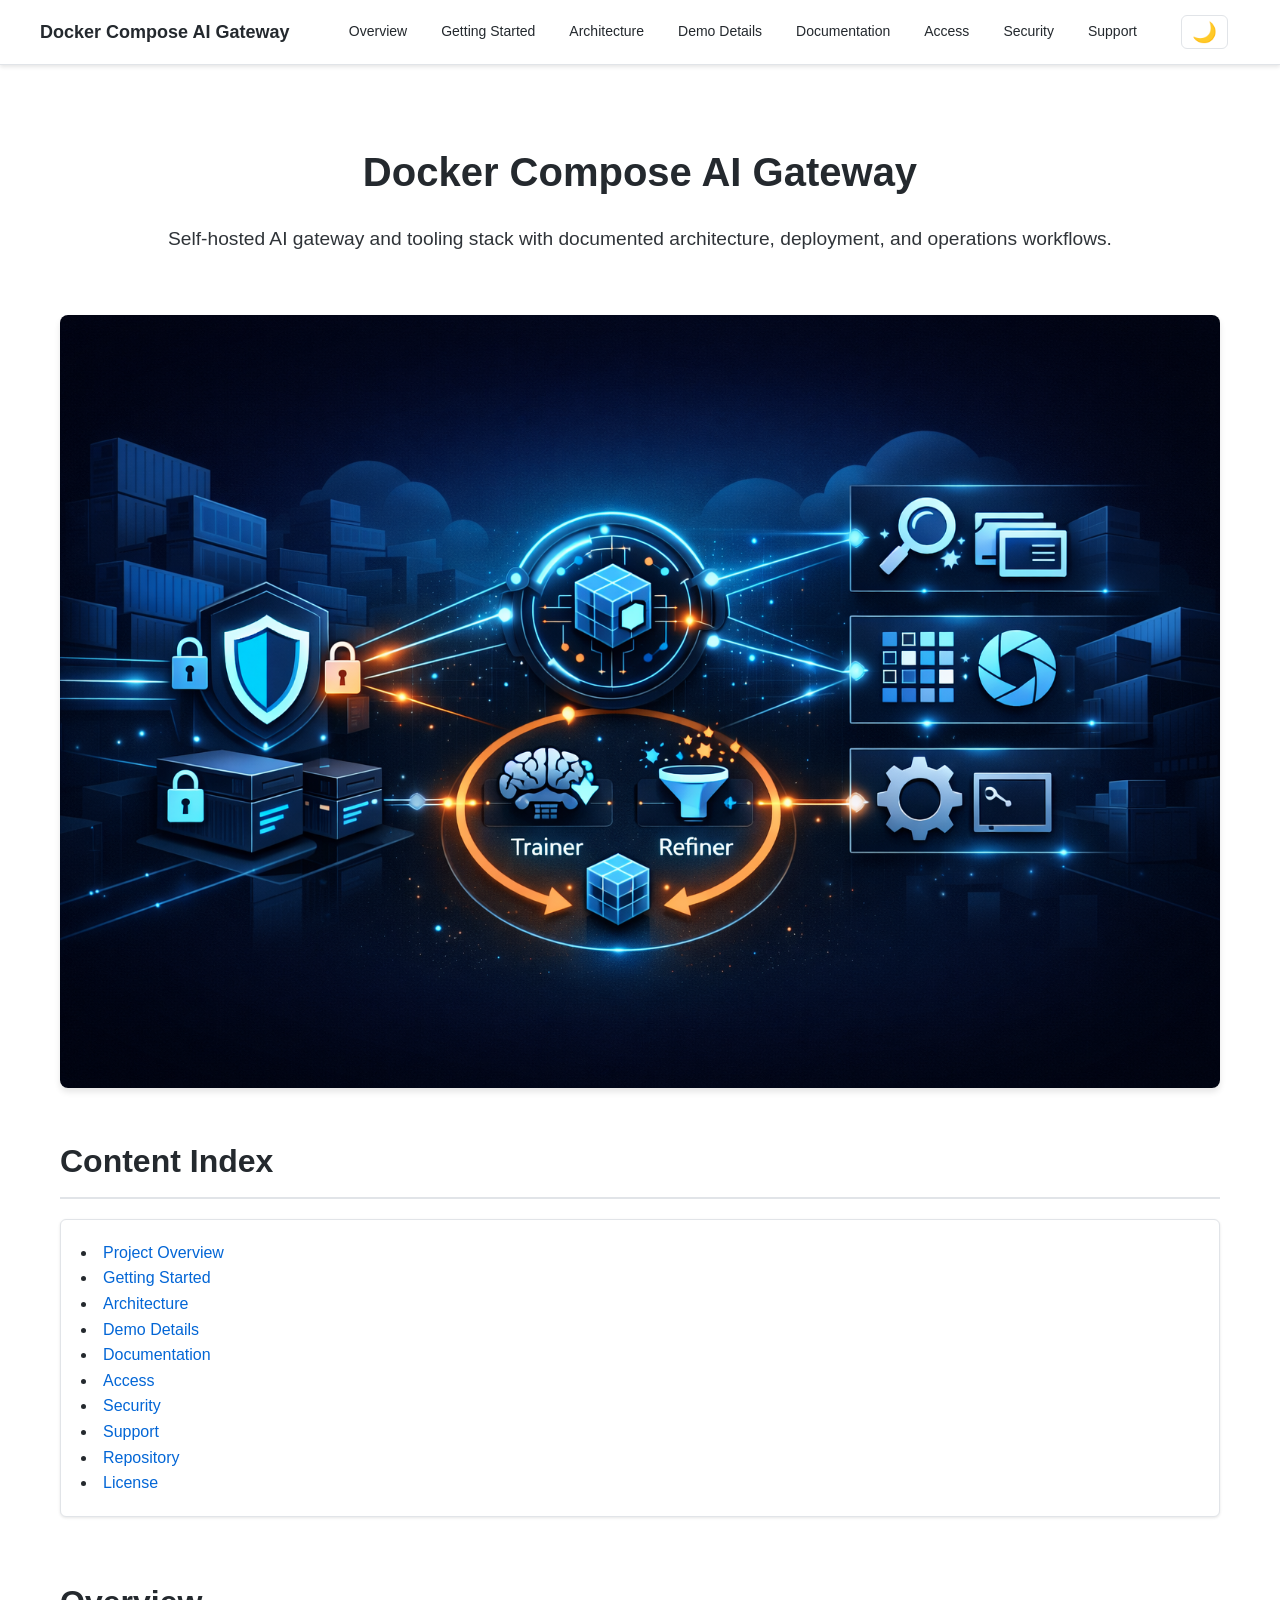
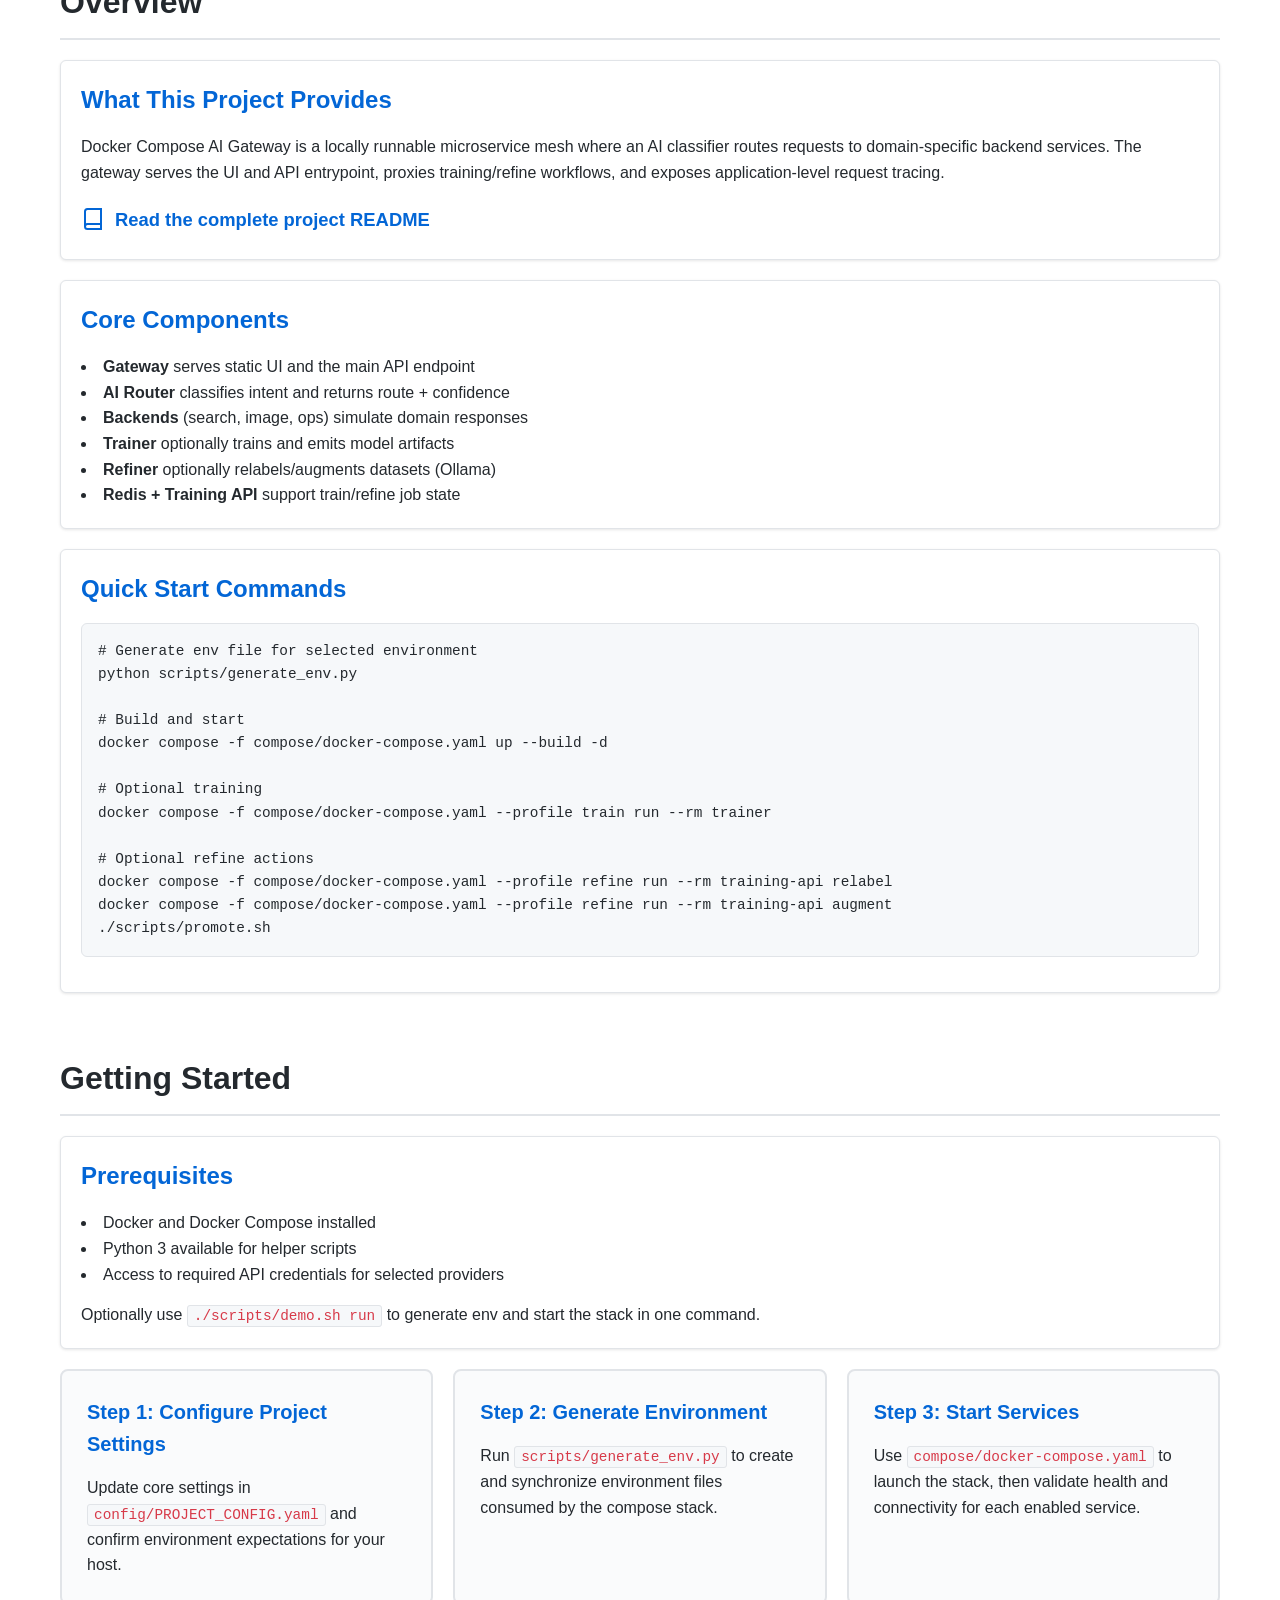
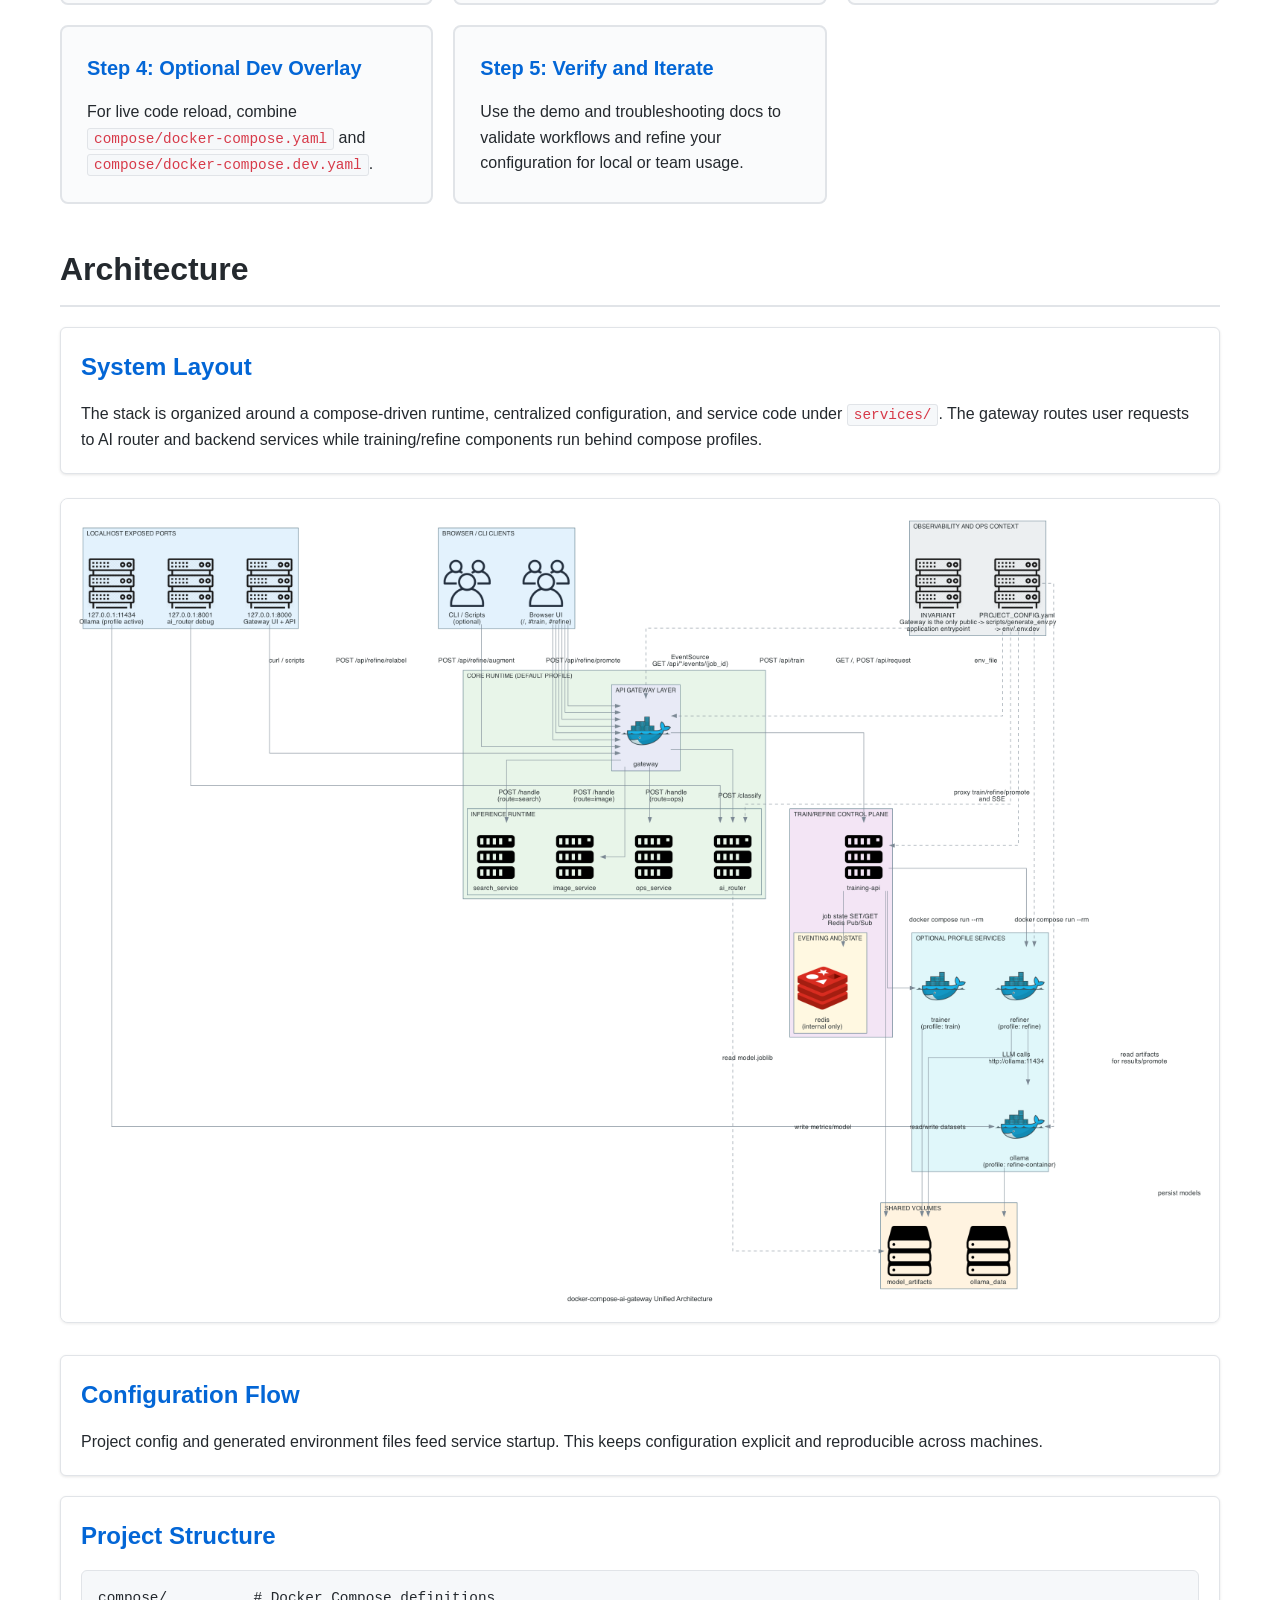
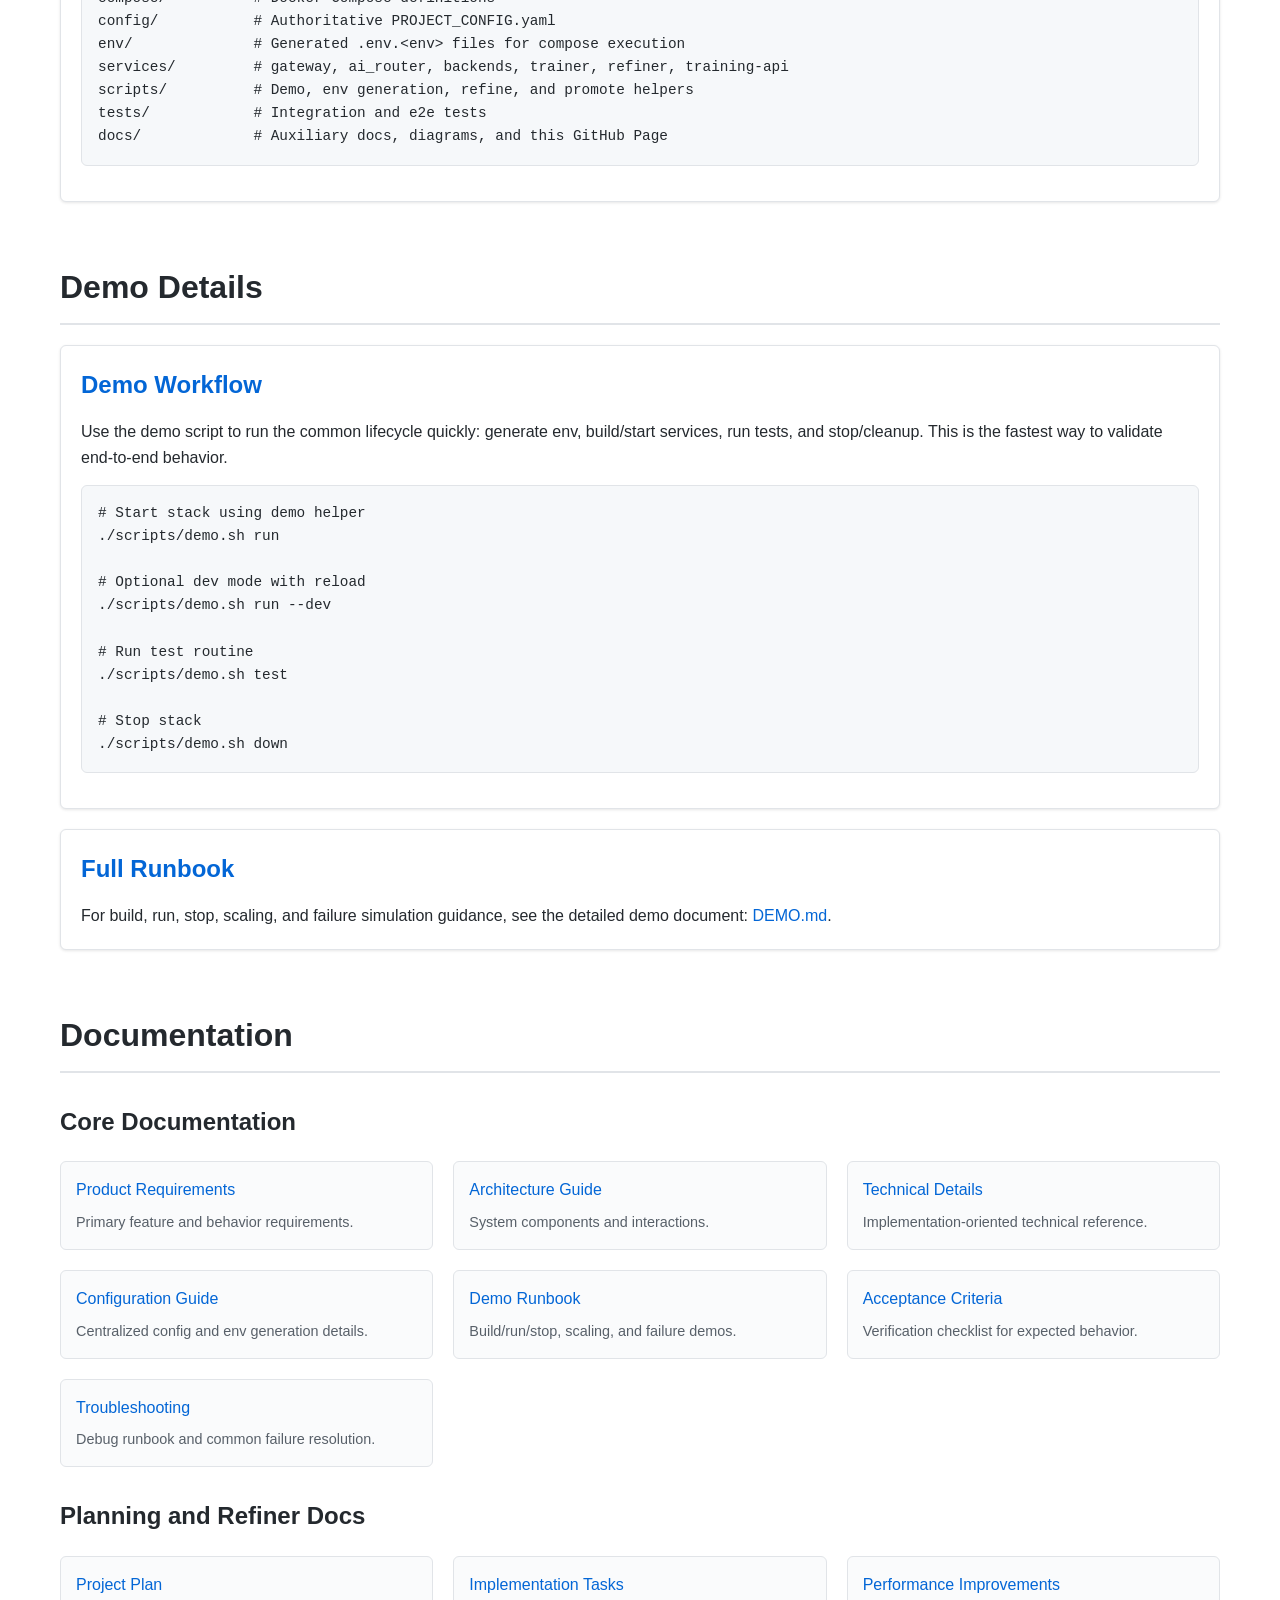
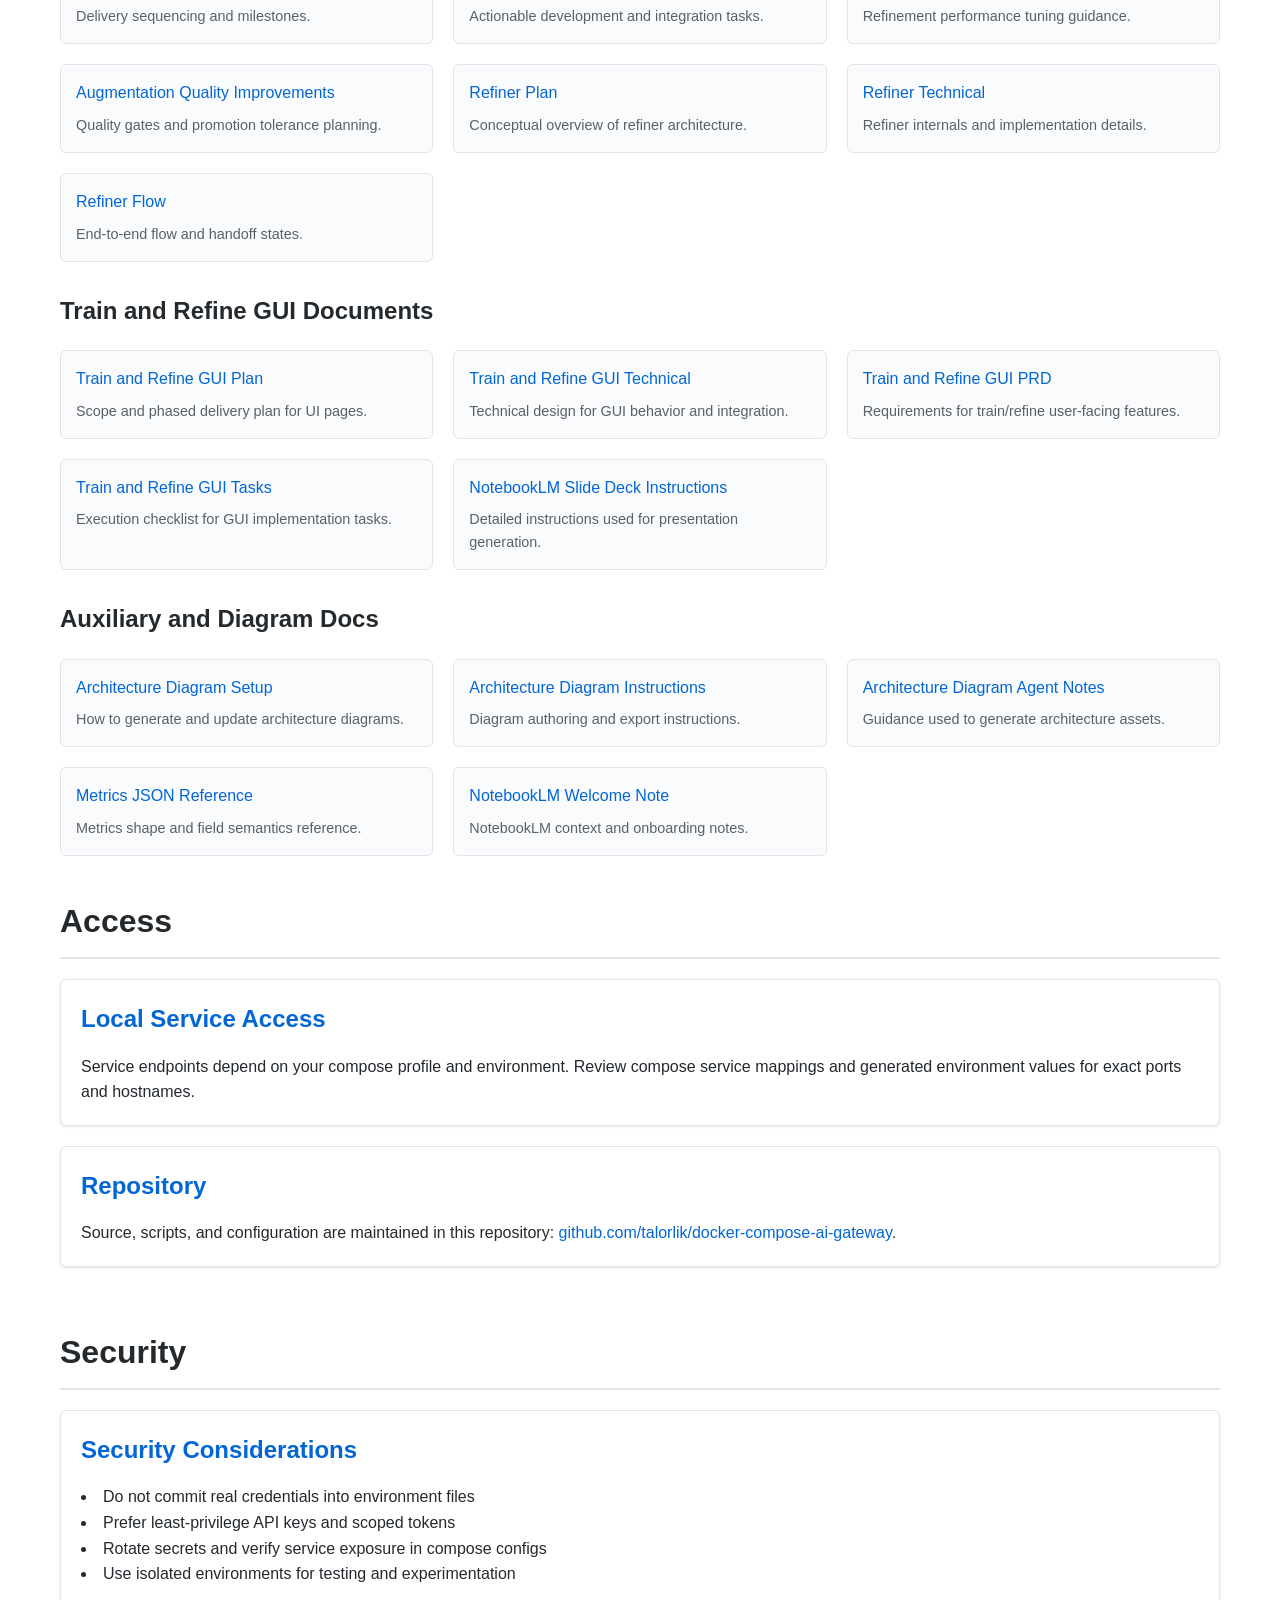
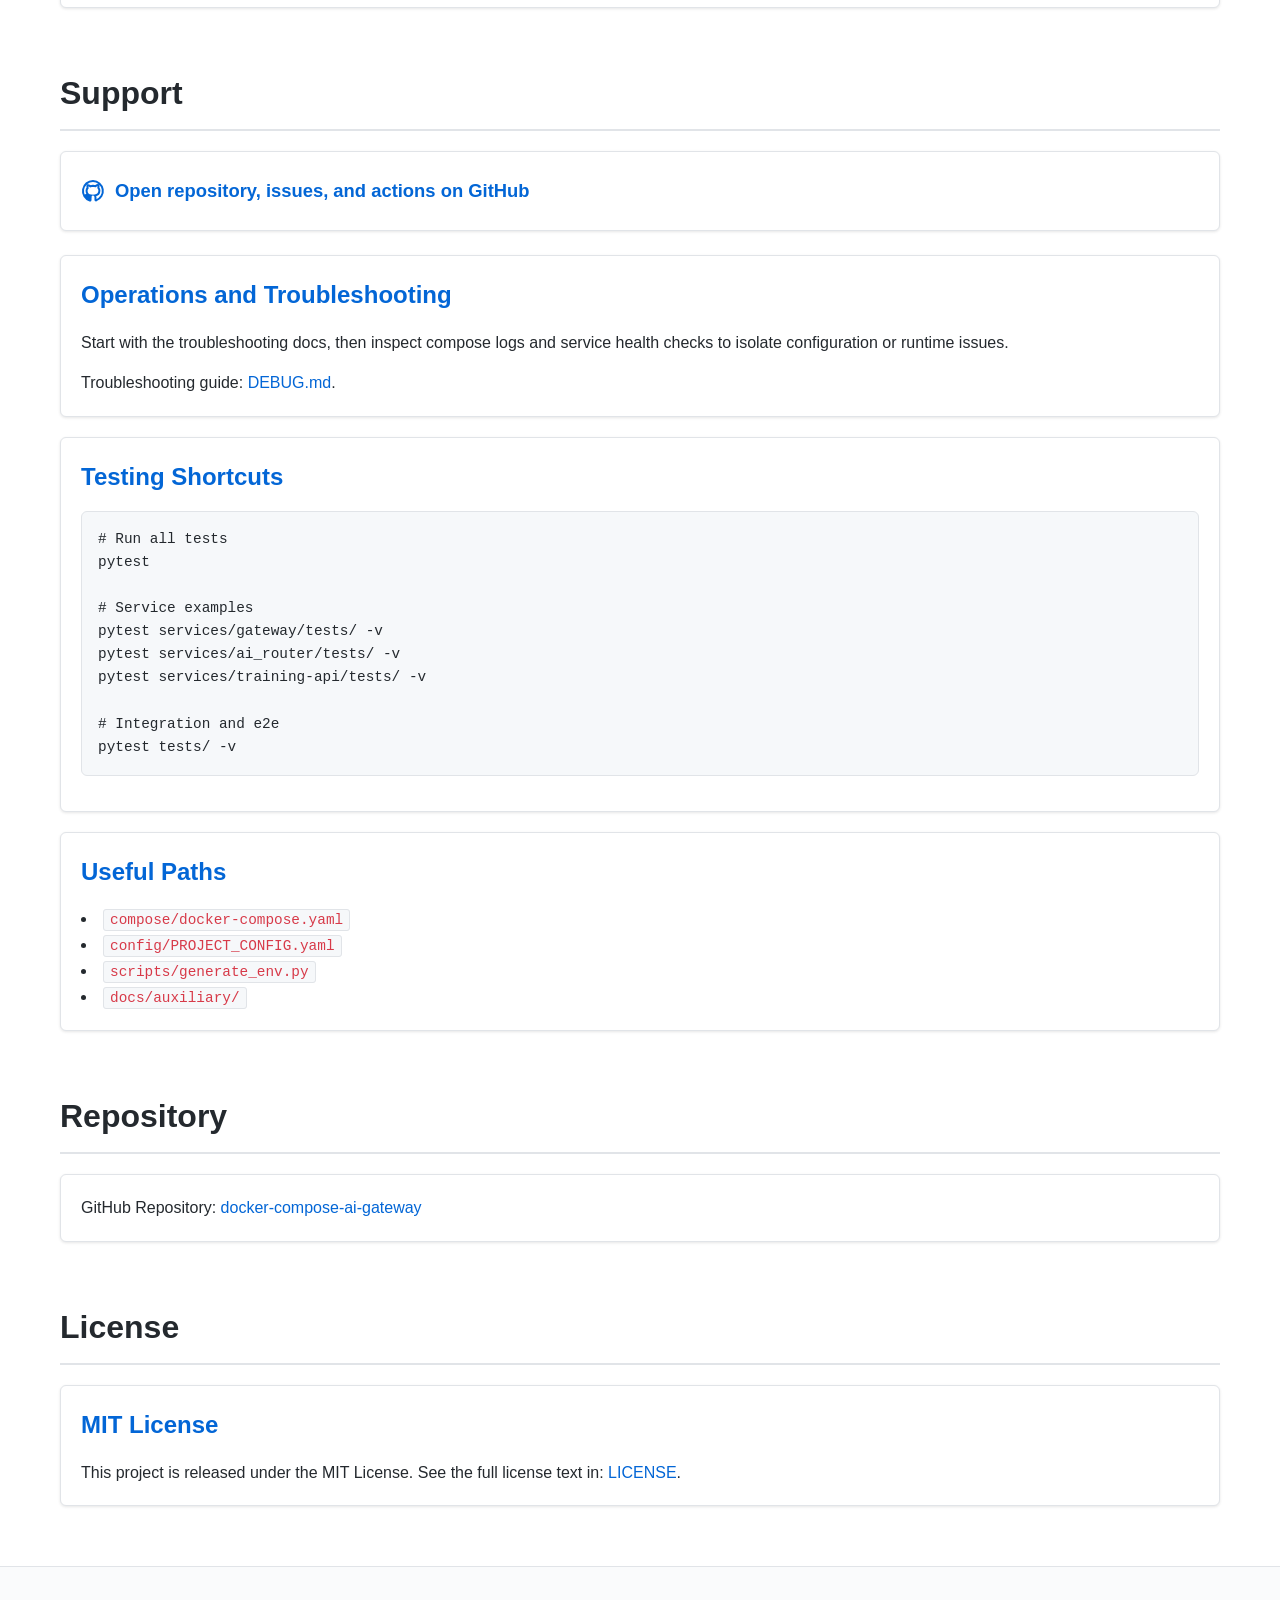
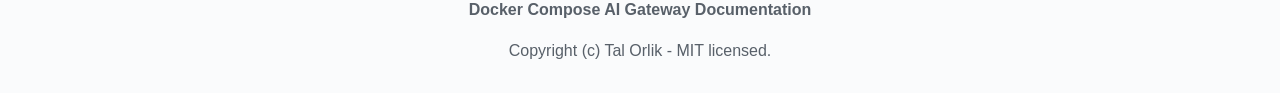
==== commit 362e3d91: "Added NotebookLM documents. Made minor tweaks in the GHP." ====
--- a/docs/index.html
+++ b/docs/index.html
@@ -66,6 +66,7 @@
                     <li><a href="#access">Access</a></li>
                     <li><a href="#security">Security</a></li>
                     <li><a href="#support">Support</a></li>
+                    <li><a href="#repository">Repository</a></li>
                     <li><a href="#license">License</a></li>
                 </ul>
             </div>
@@ -204,10 +205,11 @@
                 <h3>Project Structure</h3>
                 <pre><code>compose/          # Docker Compose definitions
 config/           # Authoritative PROJECT_CONFIG.yaml
-env/              # Generated .env.&lt;env&gt; files for Compose
-services/         # Gateway, router, trainer, backends, training-api
-scripts/          # Demo, env generation, promotion utilities
-docs/             # Project docs and this GitHub Page</code></pre>
+env/              # Generated .env.&lt;env&gt; files for compose execution
+services/         # gateway, ai_router, backends, trainer, refiner, training-api
+scripts/          # Demo, env generation, refine, and promote helpers
+tests/            # Integration and e2e tests
+docs/             # Auxiliary docs, diagrams, and this GitHub Page</code></pre>
             </div>
         </section>
 
@@ -237,7 +239,7 @@
                 <p>
                     For build, run, stop, scaling, and failure simulation guidance,
                     see the detailed demo document:
-                    <a href="https://github.com/talorlik/docker-compose-ai-gateway/blob/main/docs/auxiliary/demo/DEMO.md">docs/auxiliary/demo/DEMO.md</a>.
+                    <a href="https://github.com/talorlik/docker-compose-ai-gateway/blob/main/docs/auxiliary/demo/DEMO.md">DEMO.md</a>.
                 </p>
             </div>
         </section>
@@ -409,7 +411,7 @@
                 </p>
                 <p>
                     Troubleshooting guide:
-                    <a href="https://github.com/talorlik/docker-compose-ai-gateway/blob/main/docs/auxiliary/troubleshooting/DEBUG.md">docs/auxiliary/troubleshooting/DEBUG.md</a>.
+                    <a href="https://github.com/talorlik/docker-compose-ai-gateway/blob/main/docs/auxiliary/troubleshooting/DEBUG.md">DEBUG.md</a>.
                 </p>
             </div>
             <div class="card">
@@ -436,6 +438,15 @@
             </div>
         </section>
 
+        <section id="repository">
+            <h2>Repository</h2>
+            <div class="card">
+                <p>
+                    GitHub Repository: <a href="https://github.com/talorlik/docker-compose-ai-gateway" target="_blank" rel="noopener noreferrer">docker-compose-ai-gateway</a>
+                </p>
+            </div>
+        </section>
+
         <section id="license">
             <h2>License</h2>
             <div class="card">
@@ -451,17 +462,6 @@
 
     <footer>
         <p><strong>Docker Compose AI Gateway Documentation</strong></p>
-        <p>
-            <a href="https://github.com/talorlik/docker-compose-ai-gateway" target="_blank" rel="noopener noreferrer">Repository</a>
-            |
-            <a href="https://github.com/talorlik/docker-compose-ai-gateway/blob/main/README.md" target="_blank" rel="noopener noreferrer">README</a>
-            |
-            <a href="https://github.com/talorlik/docker-compose-ai-gateway/blob/main/docs/auxiliary/demo/DEMO.md" target="_blank" rel="noopener noreferrer">Demo</a>
-            |
-            <a href="https://github.com/talorlik/docker-compose-ai-gateway/blob/main/docs/auxiliary/troubleshooting/DEBUG.md" target="_blank" rel="noopener noreferrer">Troubleshooting</a>
-            |
-            <a href="https://github.com/talorlik/docker-compose-ai-gateway/blob/main/LICENSE" target="_blank" rel="noopener noreferrer">License</a>
-        </p>
         <p>Copyright (c) Tal Orlik - MIT licensed.</p>
     </footer>
 
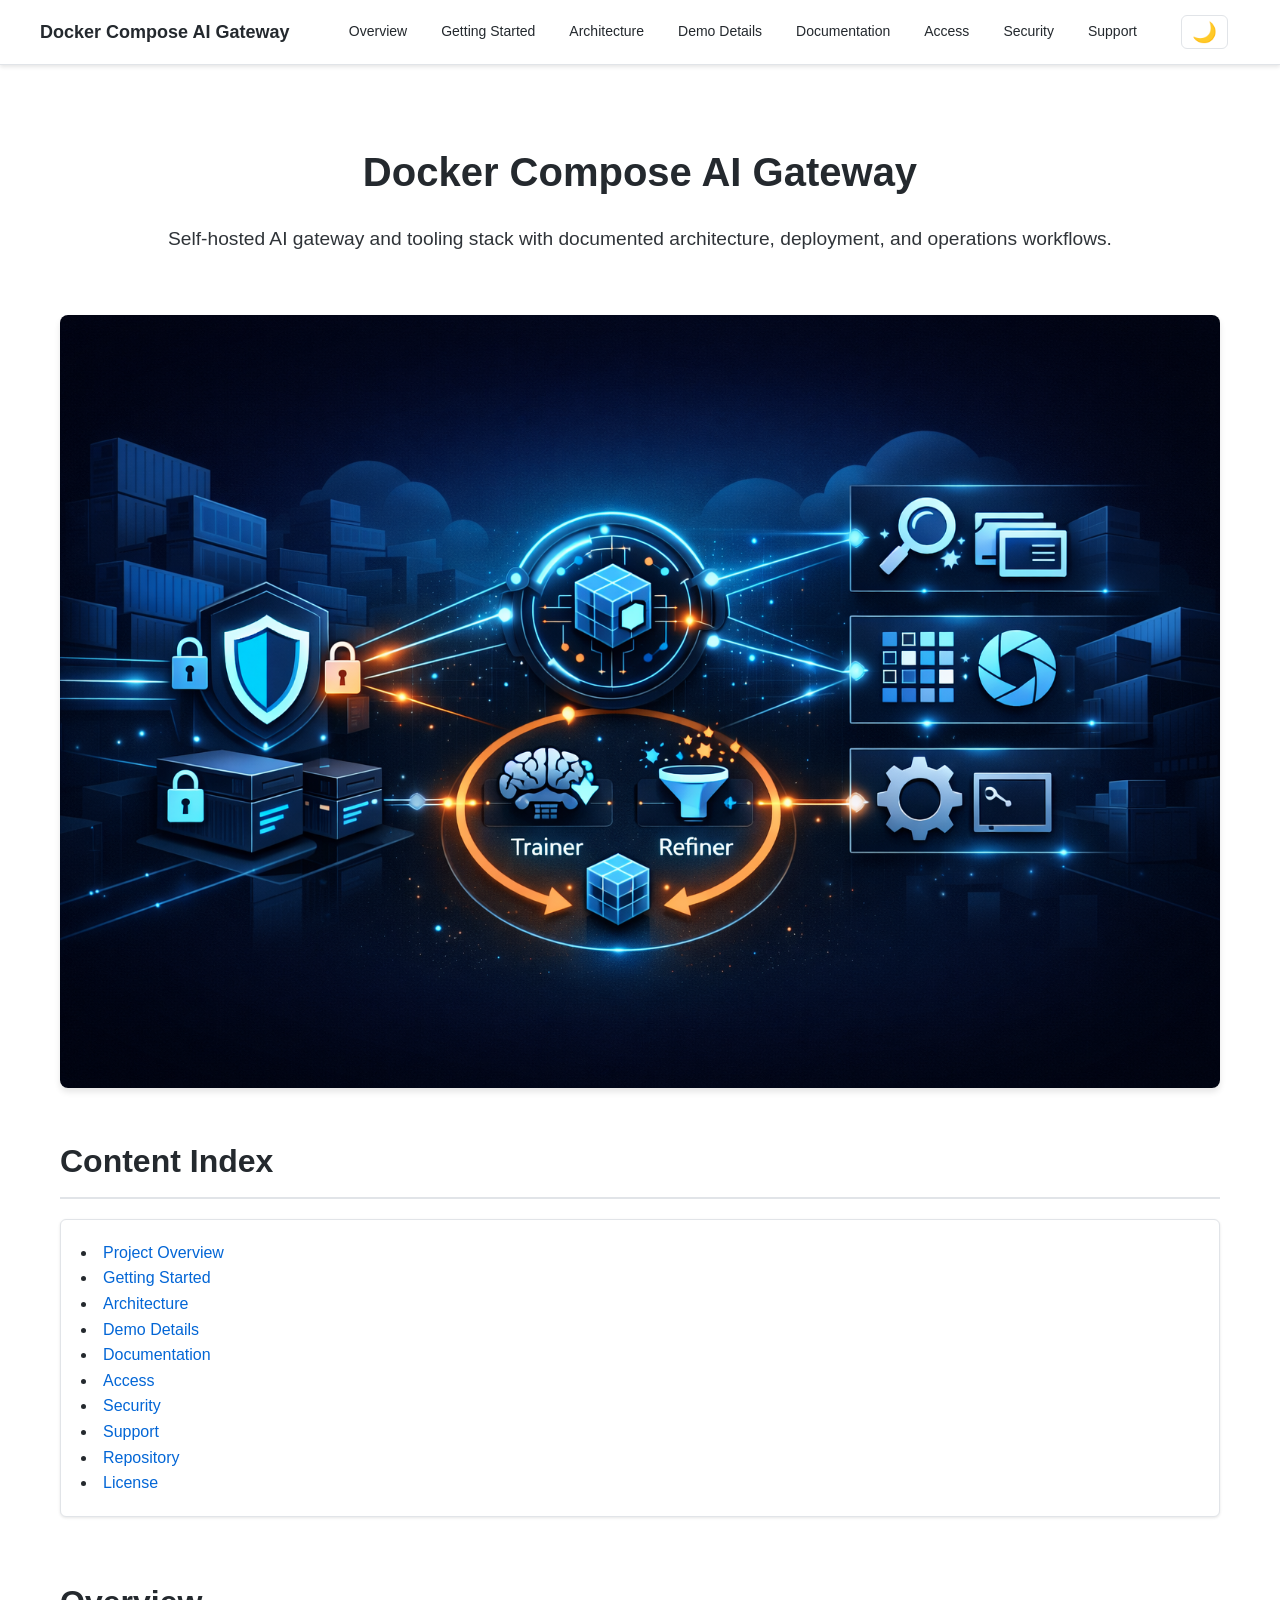
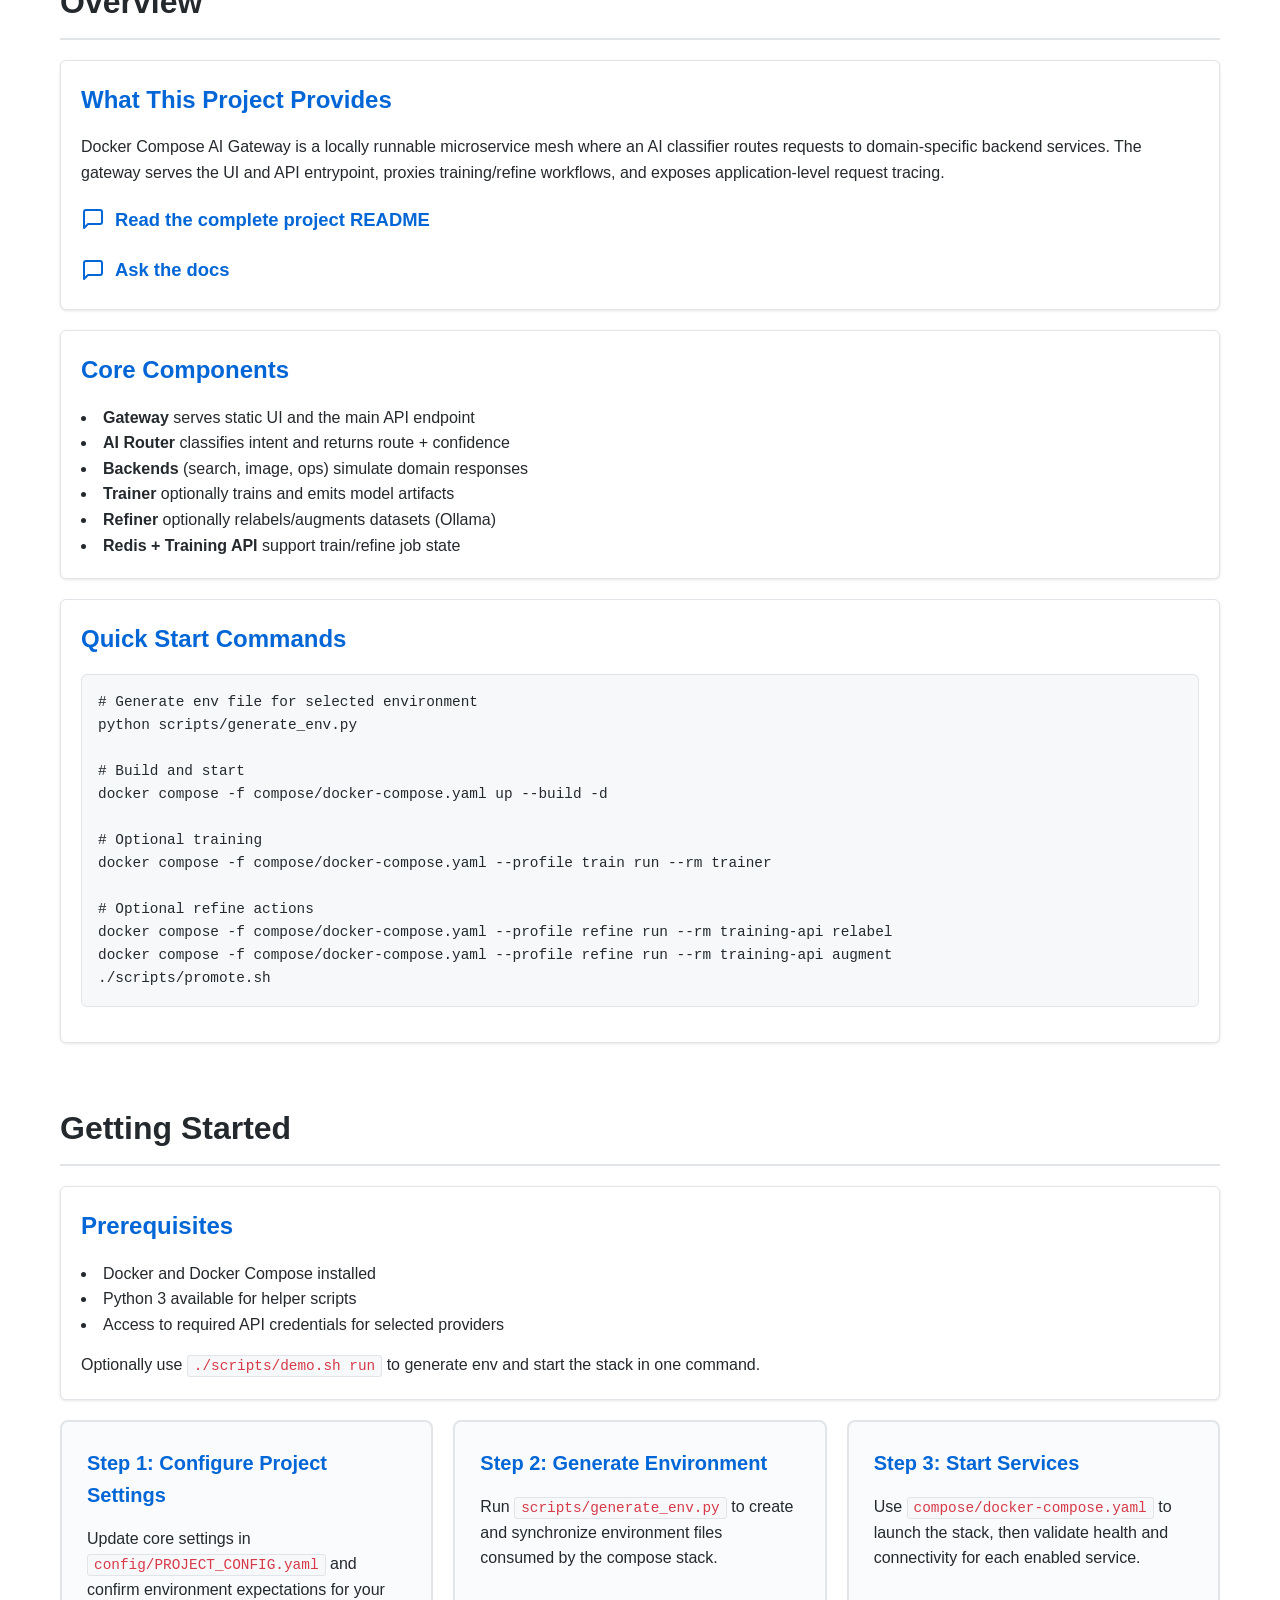
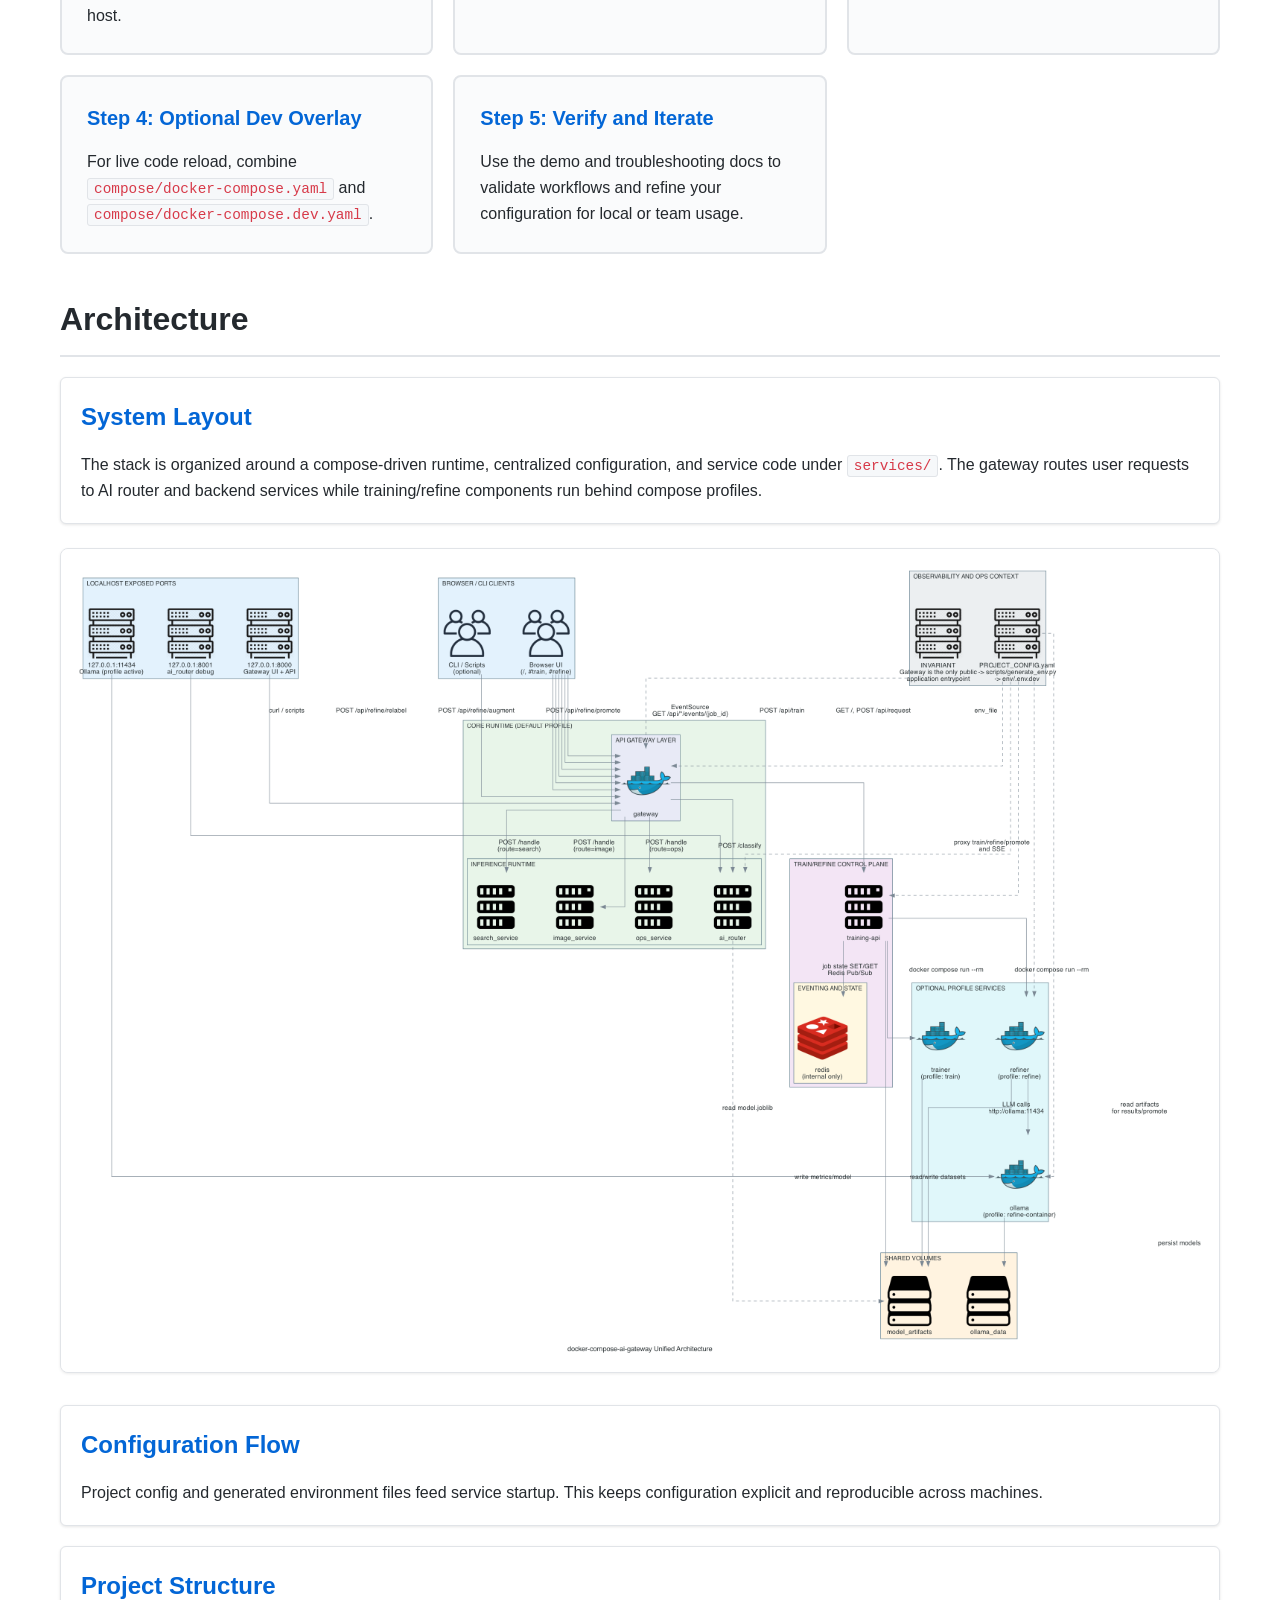
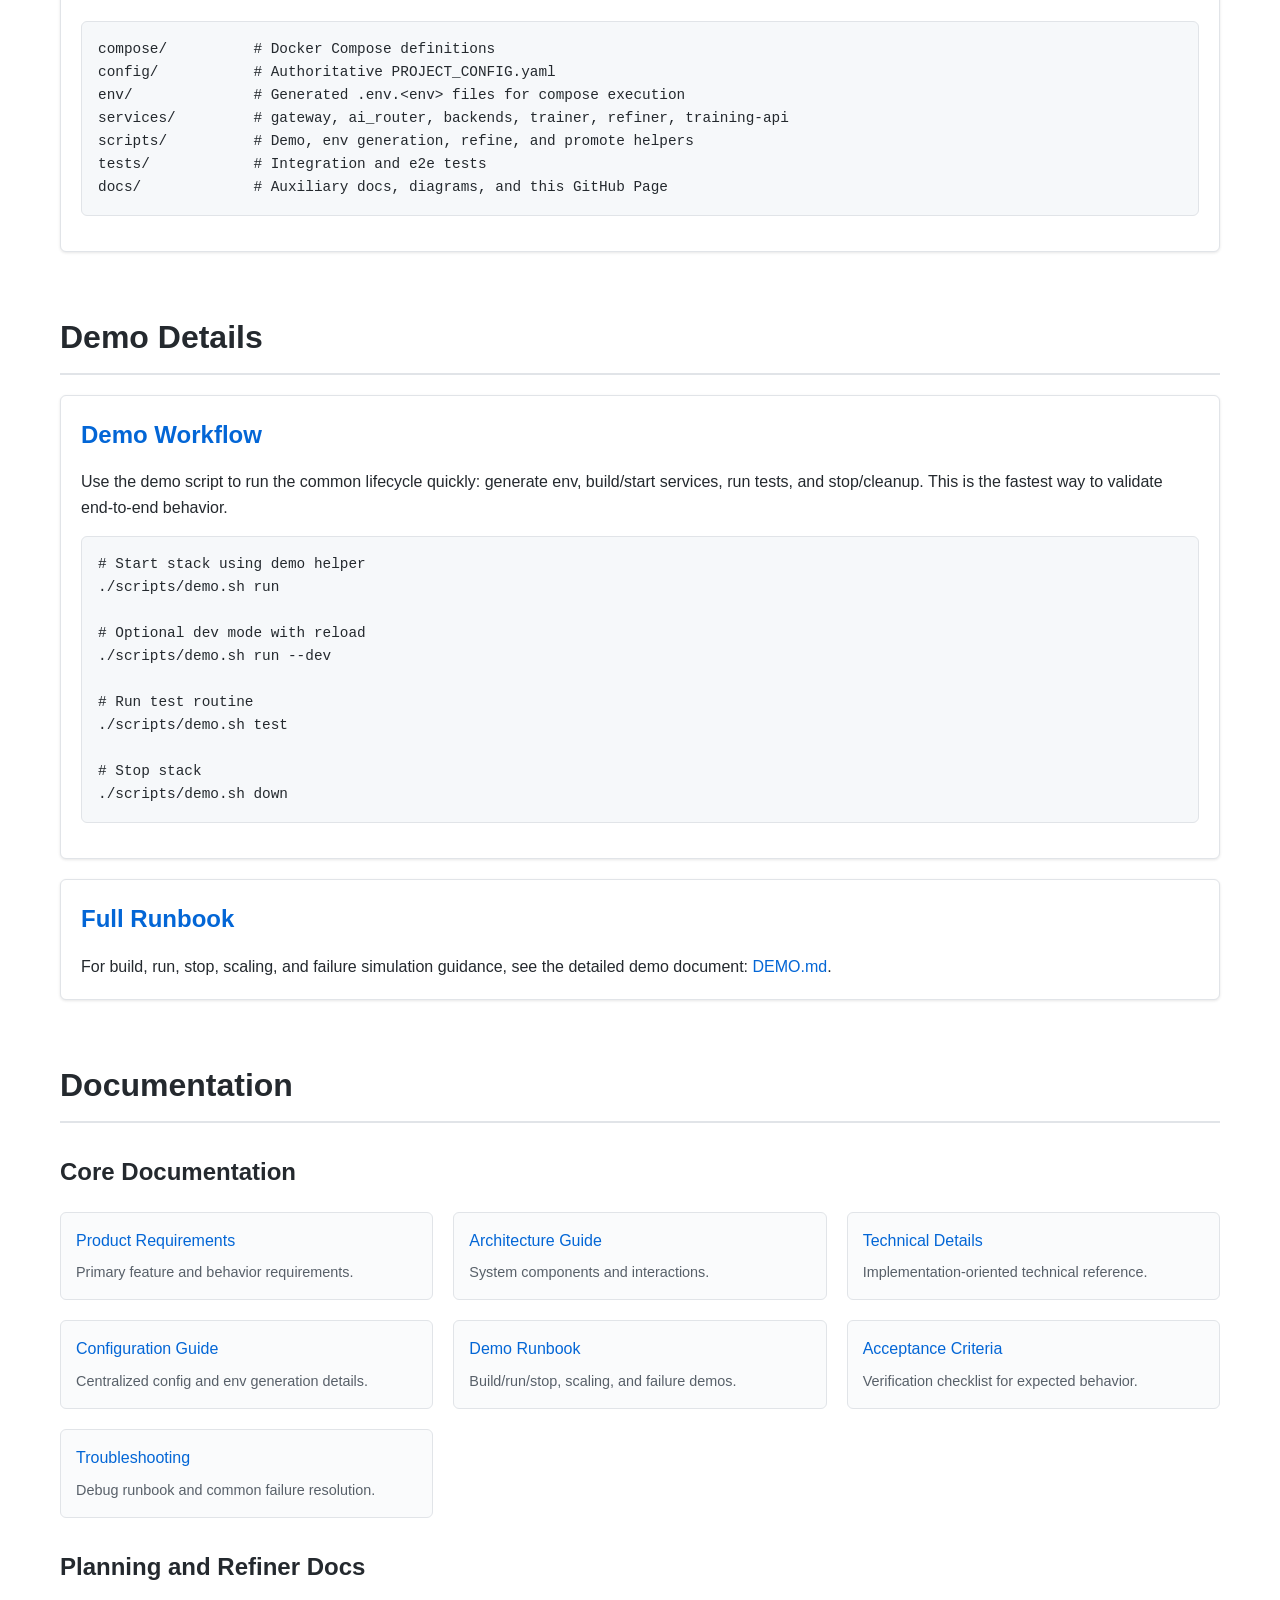
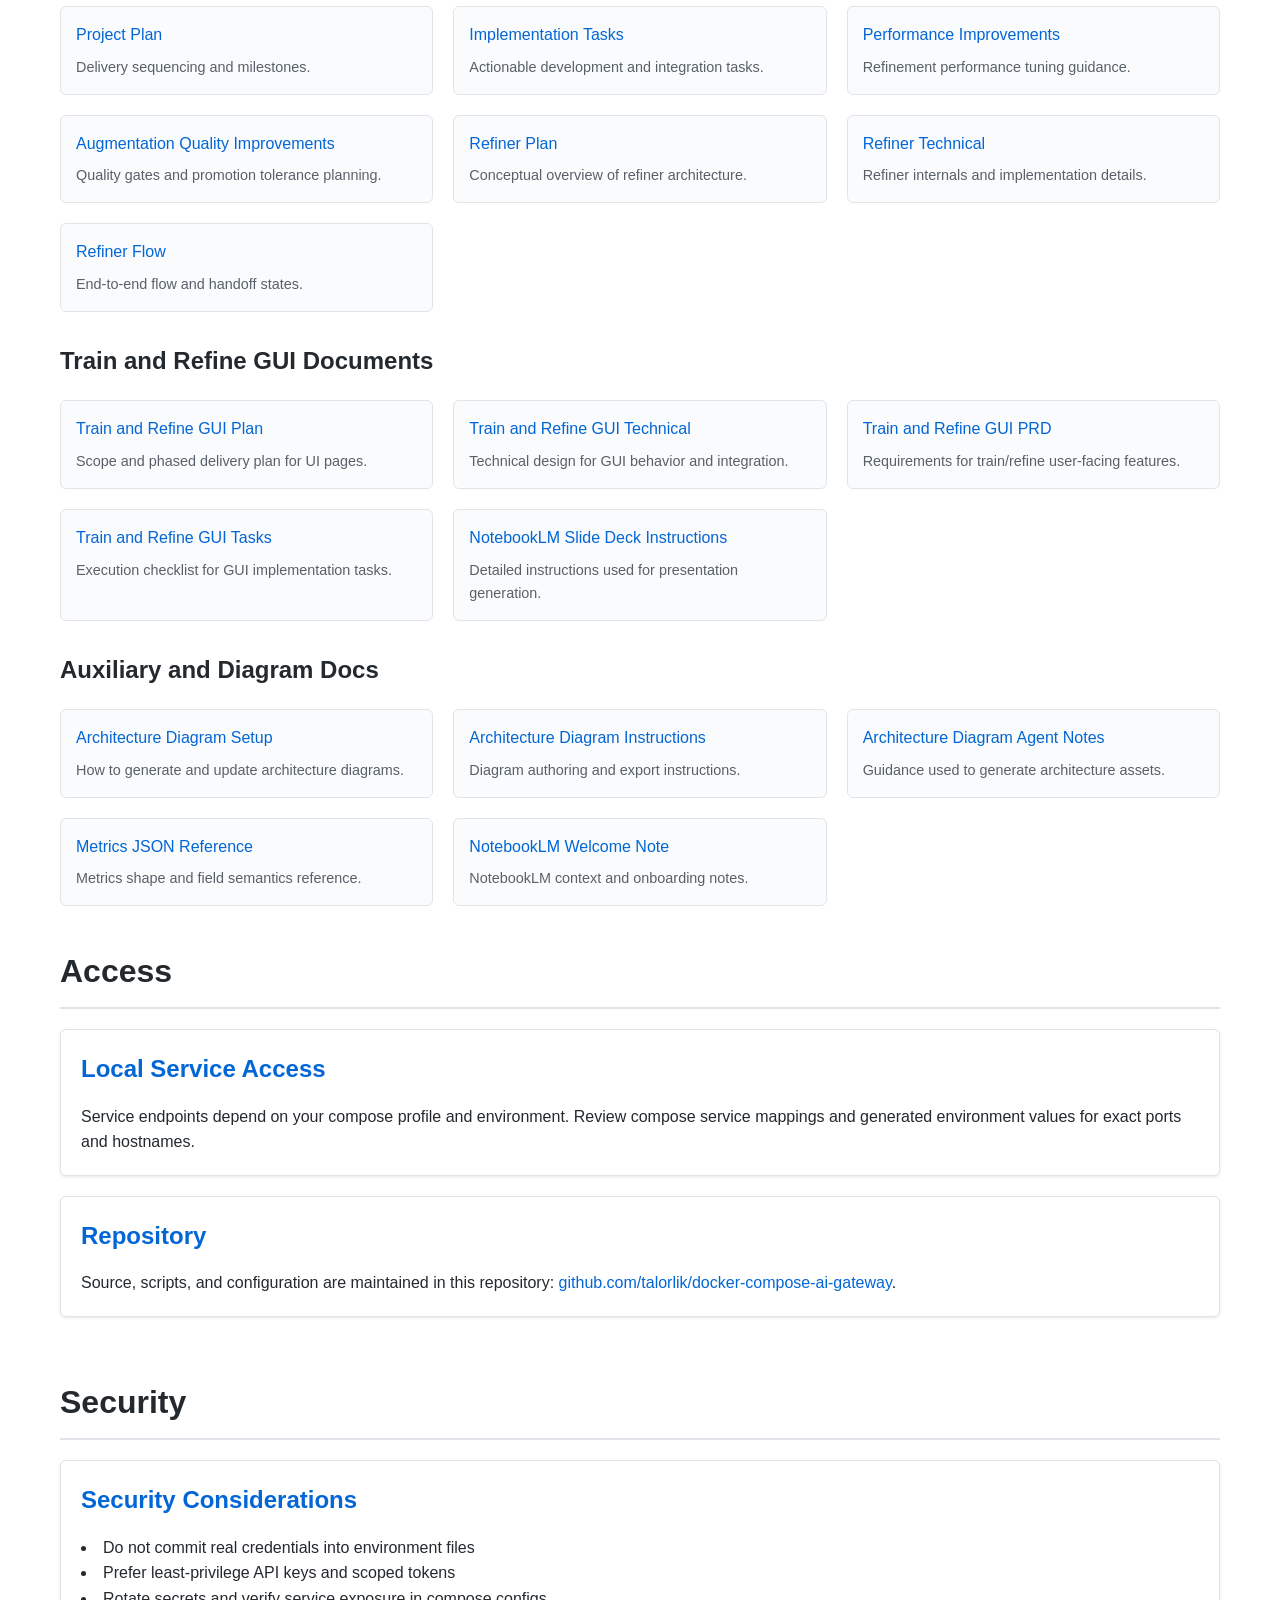
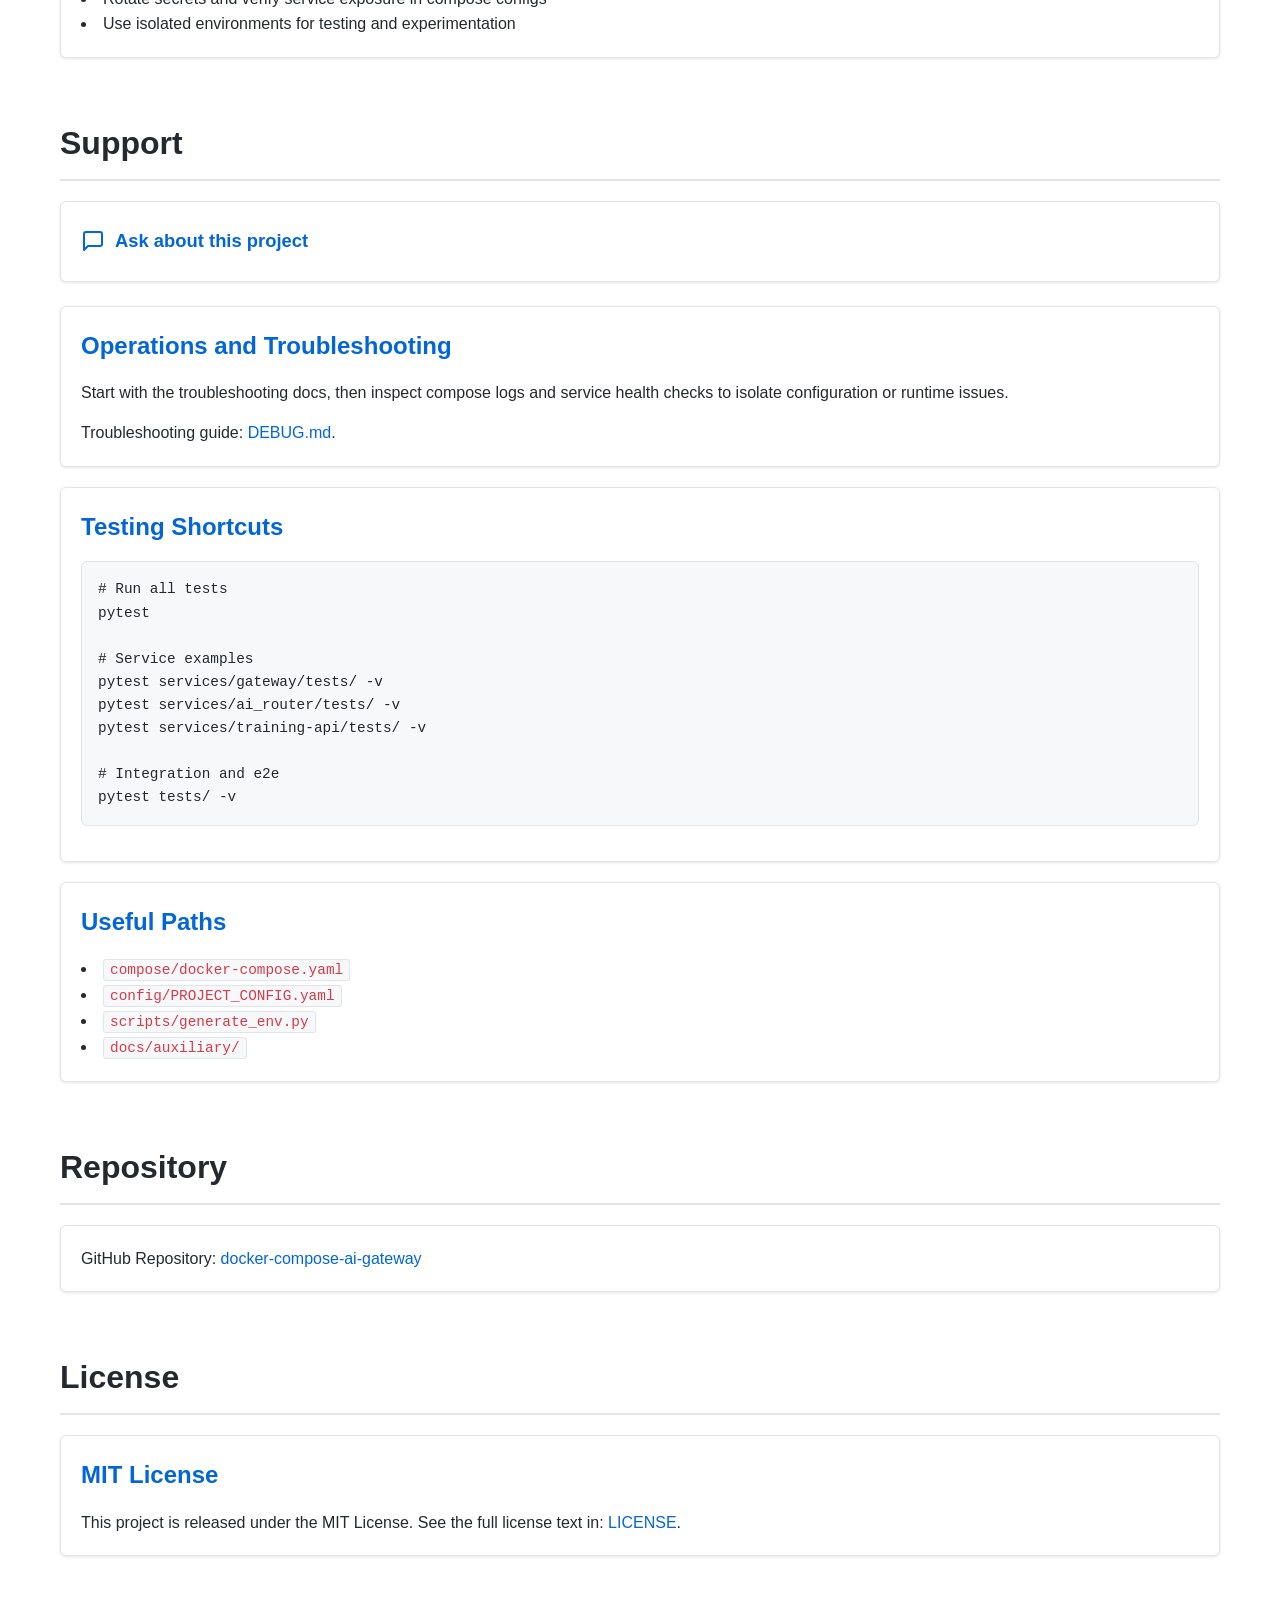
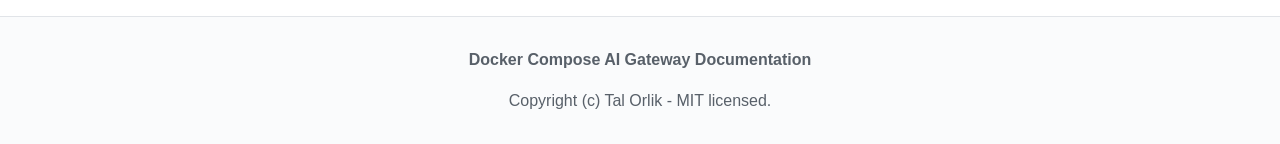
==== commit b1affa4c: "Added NotebookLM link to the GHP." ====
--- a/docs/index.html
+++ b/docs/index.html
@@ -85,12 +85,21 @@
                 <p class="ask-docs-inline">
                     <a href="https://github.com/talorlik/docker-compose-ai-gateway/blob/main/README.md" target="_blank" rel="noopener noreferrer" class="ask-docs-link">
                         <span class="ask-docs-icon" aria-hidden="true">
-                            <svg viewBox="0 0 24 24" fill="none" stroke="currentColor" stroke-width="2">
-                                <path d="M4 19.5A2.5 2.5 0 0 1 6.5 17H20"></path>
-                                <path d="M6.5 2H20v20H6.5A2.5 2.5 0 0 1 4 19.5v-15A2.5 2.5 0 0 1 6.5 2z"></path>
+                            <svg xmlns="http://www.w3.org/2000/svg" width="24" height="24" viewBox="0 0 24 24" fill="none" stroke="currentColor" stroke-width="2" stroke-linecap="round" stroke-linejoin="round">
+                                <path d="M21 15a2 2 0 0 1-2 2H7l-4 4V5a2 2 0 0 1 2-2h14a2 2 0 0 1 2 2z"></path>
                             </svg>
                         </span>
                         Read the complete project README
+                    </a>
+                </p>
+                <p class="ask-docs-inline">
+                    <a href="https://notebooklm.google.com/notebook/246a66f1-3d8a-4c5c-b198-421498341ec7" target="_blank" rel="noopener noreferrer" class="ask-docs-link">
+                        <span class="ask-docs-icon" aria-hidden="true">
+                            <svg xmlns="http://www.w3.org/2000/svg" width="24" height="24" viewBox="0 0 24 24" fill="none" stroke="currentColor" stroke-width="2" stroke-linecap="round" stroke-linejoin="round">
+                                <path d="M21 15a2 2 0 0 1-2 2H7l-4 4V5a2 2 0 0 1 2-2h14a2 2 0 0 1 2 2z"></path>
+                            </svg>
+                        </span>
+                        Ask the docs
                     </a>
                 </p>
             </div>
@@ -394,13 +403,13 @@
         <section id="support">
             <h2>Support</h2>
             <div class="card ask-docs-card">
-                <a href="https://github.com/talorlik/docker-compose-ai-gateway" target="_blank" rel="noopener noreferrer" class="ask-docs-link">
+                <a href="https://notebooklm.google.com/notebook/246a66f1-3d8a-4c5c-b198-421498341ec7" target="_blank" rel="noopener noreferrer" class="ask-docs-link">
                     <span class="ask-docs-icon" aria-hidden="true">
-                        <svg viewBox="0 0 24 24" fill="none" stroke="currentColor" stroke-width="2">
-                            <path d="M12 2a10 10 0 0 0-3.16 19.5c.5.09.68-.22.68-.48v-1.7c-2.78.6-3.37-1.2-3.37-1.2-.45-1.14-1.1-1.44-1.1-1.44-.9-.62.07-.61.07-.61 1 .07 1.53 1.03 1.53 1.03.88 1.51 2.3 1.08 2.86.83.09-.65.34-1.09.62-1.34-2.22-.25-4.56-1.11-4.56-4.95 0-1.09.39-1.98 1.03-2.68-.1-.25-.45-1.27.1-2.65 0 0 .84-.27 2.75 1.02A9.54 9.54 0 0 1 12 6.84a9.5 9.5 0 0 1 2.5.34c1.9-1.29 2.74-1.02 2.74-1.02.56 1.38.21 2.4.11 2.65.64.7 1.03 1.6 1.03 2.68 0 3.85-2.34 4.69-4.57 4.94.35.3.66.9.66 1.82v2.7c0 .27.18.58.69.48A10 10 0 0 0 12 2z"></path>
+                        <svg xmlns="http://www.w3.org/2000/svg" width="24" height="24" viewBox="0 0 24 24" fill="none" stroke="currentColor" stroke-width="2" stroke-linecap="round" stroke-linejoin="round">
+                            <path d="M21 15a2 2 0 0 1-2 2H7l-4 4V5a2 2 0 0 1 2-2h14a2 2 0 0 1 2 2z"></path>
                         </svg>
                     </span>
-                    Open repository, issues, and actions on GitHub
+                    Ask about this project
                 </a>
             </div>
             <div class="card">
